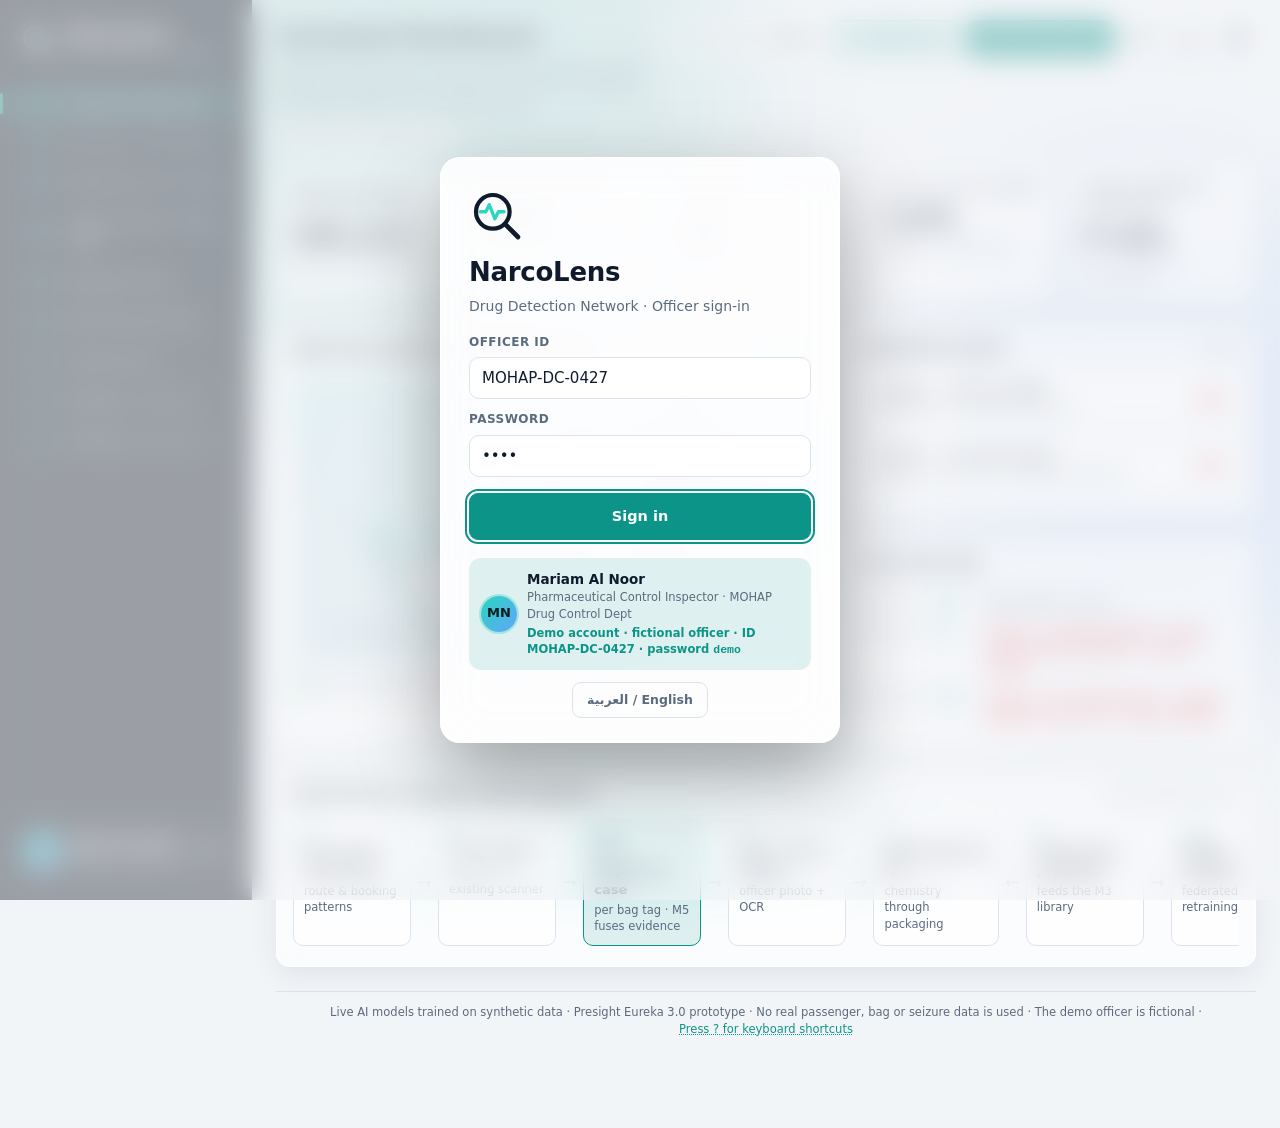
==== narcolens-prototype/index.html @ 88816937 "NarcoLens: Arabic/RTL switch, judge tour, shortcuts, alert cues - Arabic / English switch: whole int" ====
<!doctype html>
<html lang="en">
<head>
  <meta charset="utf-8">
  <meta name="viewport" content="width=device-width, initial-scale=1">
  <title>NarcoLens Prototype</title>
  <meta name="description" content="NarcoLens – AI software that turns UAE customs X-ray scanners and inspection desks into one connected drug-detection network. Concept prototype on simulated data.">
  <link rel="stylesheet" href="css/style.css">
</head>
<body>
  <div class="aurora" aria-hidden="true"><i></i><i></i><i></i></div>

  <div class="login" id="login" hidden>
    <form class="login-card" id="loginForm" autocomplete="off" novalidate>
      <svg class="logo login-logo" viewBox="0 0 40 40" aria-hidden="true">
        <circle class="draw" cx="17" cy="17" r="12" fill="none" stroke="currentColor" stroke-width="3"/>
        <path class="draw d2" d="M8 17h4l2.5-5 4 10 2.5-5h4" fill="none" stroke="#2dd4bf" stroke-width="2.4" stroke-linecap="round" stroke-linejoin="round"/>
        <path class="draw d3" d="M26 26l9 9" stroke="currentColor" stroke-width="3.4" stroke-linecap="round"/>
      </svg>
      <h1>NarcoLens</h1>
      <p class="login-sub">Drug Detection Network &middot; Officer sign-in</p>
      <label class="field">Officer ID<input id="loginId" value="MOHAP-DC-0427" spellcheck="false"></label>
      <label class="field">Password<input id="loginPw" type="password" value="demo"></label>
      <p class="login-err" id="loginErr" hidden>Incorrect officer ID or password. Use the demo account below.</p>
      <button class="btn primary block" type="submit" id="loginBtn">Sign in</button>
      <div class="demo-acct">
        <span class="avatar">MN</span>
        <div><b>Mariam Al Noor</b><small>Pharmaceutical Control Inspector &middot; MOHAP Drug Control Dept</small><small class="demo-note">Demo account &middot; fictional officer &middot; ID MOHAP-DC-0427 &middot; password <code>demo</code></small></div>
      </div>
    </form>
  </div>

  <div class="shell">
    <aside class="sidebar">
      <a class="brand" id="brandLink" href="#dashboard" aria-label="NarcoLens – go to Command Dashboard">
        <svg class="logo" viewBox="0 0 40 40" aria-hidden="true">
          <circle cx="17" cy="17" r="12" fill="none" stroke="currentColor" stroke-width="3"/>
          <path d="M8 17h4l2.5-5 4 10 2.5-5h4" fill="none" stroke="#2dd4bf" stroke-width="2.4" stroke-linecap="round" stroke-linejoin="round"/>
          <path d="M26 26l9 9" stroke="currentColor" stroke-width="3.4" stroke-linecap="round"/>
        </svg>
        <div>
          <b>NarcoLens</b>
          <small>AI drug-detection network</small>
        </div>
      </a>
      <nav id="nav" aria-label="Screens">
        <a href="#dashboard" data-screen="dashboard"><span class="num">01</span><span>Command Dashboard</span></a>
        <a href="#lane" data-screen="lane"><span class="num">M1</span><span>Live Lane &middot; X-ray Vision</span></a>
        <a href="#case" data-screen="case"><span class="num">M5</span><span>Inspection Case &middot; Fusion</span></a>
        <a href="#desk" data-screen="desk"><span class="num">M2</span><span>Inspection Desk &middot; Pills &amp; Labels</span></a>
        <a href="#hyper" data-screen="hyper"><span class="num">M3</span><span>Hyperspectral ID</span></a>
        <a href="#predict" data-screen="predict"><span class="num">M4</span><span>Novel-Drug Predictor</span></a>
        <a href="#learn" data-screen="learn"><span class="num">07</span><span>Learning Loop</span></a>
        <a href="#models" data-screen="models"><span class="num">AI</span><span>AI Models &middot; live test</span></a>
        <a href="#challenge" data-screen="challenge"><span class="num">VS</span><span>Challenge &middot; You vs AI</span></a>
      </nav>
      <div class="officer" id="officerChip">
        <span class="avatar">MN</span>
        <div class="officer-txt"><b id="offName">Mariam Al Noor</b><small id="offRole">MOHAP &middot; DXB T3 Desk 2</small></div>
        <button class="sign-out" id="signOut" type="button" title="Sign out" aria-label="Sign out"><svg viewBox="0 0 24 24" width="16" height="16" aria-hidden="true" fill="none" stroke="currentColor" stroke-width="2" stroke-linecap="round" stroke-linejoin="round"><path d="M9 21H5a2 2 0 0 1-2-2V5a2 2 0 0 1 2-2h4"/><path d="M16 17l5-5-5-5"/><path d="M21 12H9"/></svg></button>
      </div>
    </aside>

    <main>
      <header class="topbar">
        <div class="titles">
          <h1 id="screenTitle">Command Dashboard</h1>
          <p id="screenSub"></p>
          <div class="badges" id="badges"></div>
        </div>
        <div class="top-actions">
          <span class="clock" id="clock" title="Simulated local time at Dubai"></span>
          <span class="demo-chip" id="demoChip" hidden><b id="demoStep">Step 1 of 8</b><span id="demoTime">0:00</span><i><b id="demoBar"></b></i></span>
          <button class="btn primary" id="demoBtn" type="button">&#9654; Run full demo</button>
          <button class="btn ghost icon" id="themeBtn" type="button" aria-label="Toggle light / dark theme" title="Toggle theme"><svg viewBox="0 0 20 20" width="16" height="16" aria-hidden="true"><circle cx="10" cy="10" r="7.5" fill="none" stroke="currentColor" stroke-width="1.8"/><path d="M10 2.5a7.5 7.5 0 0 1 0 15z" fill="currentColor"/></svg></button>
        </div>
      </header>

      <!-- 01 DASHBOARD -->
      <section class="screen" id="screen-dashboard">
        <div class="kpis" id="kpis"></div>
        <div class="grid-2">
          <div class="card">
            <div class="card-h"><h3>UAE entry points running NarcoLens</h3><span class="muted small">Click a site to zoom in</span><span class="pill live">&#9679; Live</span></div>
            <div class="map-wrap"><svg id="map" class="map" viewBox="0 0 600 340" role="img" aria-label="Map of UAE entry points"></svg><div class="site-card" id="siteCard" hidden></div></div>
            <div class="legend"><span><i class="dot ok"></i>Bag / parcel cleared</span><span><i class="dot danger"></i>AI flag raised</span></div>
          </div>
          <div class="stack">
            <div class="card">
              <div class="card-h"><h3>Inspection queue</h3><span class="muted small" id="queueCount"></span></div>
              <ul class="queue" id="queue"></ul>
            </div>
            <div class="card">
              <div class="card-h"><h3>Live event log</h3></div>
              <ul class="log" id="log"></ul>
            </div>
          </div>
        </div>
        <div class="card">
          <div class="card-h"><h3>How the five modules work together</h3><span class="muted small">Click a step to open it</span></div>
          <div class="flow" id="flow">
            <button class="flow-step" data-go="case"><b>M5</b><span>Pre-arrival risk score</span><small>route &amp; booking patterns</small></button>
            <span class="flow-arrow">&rarr;</span>
            <button class="flow-step" data-go="lane"><b>M1</b><span>X-ray vision</span><small>edge AI on existing scanner</small></button>
            <span class="flow-arrow">&rarr;</span>
            <button class="flow-step hub" data-go="case"><b>CASE</b><span>One inspection case</span><small>per bag tag &middot; M5 fuses evidence</small></button>
            <span class="flow-arrow">&rarr;</span>
            <button class="flow-step" data-go="desk"><b>M2</b><span>Pills, vials &amp; labels</span><small>officer photo + OCR</small></button>
            <span class="flow-arrow">&rarr;</span>
            <button class="flow-step" data-go="hyper"><b>M3</b><span>Hyperspectral ID</span><small>chemistry through packaging</small></button>
            <span class="flow-arrow">&larr;</span>
            <button class="flow-step" data-go="predict"><b>M4</b><span>Novel-drug predictor</span><small>feeds the M3 library</small></button>
            <span class="flow-arrow">&rarr;</span>
            <button class="flow-step" data-go="learn"><b>LOOP</b><span>Officer + lab confirm</span><small>federated retraining</small></button>
          </div>
        </div>
      </section>

      <!-- M1 LANE -->
      <section class="screen" id="screen-lane" hidden>
        <div class="mode-tabs" id="laneModes" role="tablist">
          <button type="button" data-mode="belt" class="active">Belt &middot; demo bags</button>
          <button type="button" data-mode="build">Build your own bag</button>
          <button type="button" data-mode="upload">Upload a scan</button>
        </div>
        <div class="bag-strip" id="bagStrip" aria-label="Bags on the belt"></div>
        <div class="builder card" id="builder" hidden>
          <div class="palette" id="palClutter"><span class="pal-lbl">Add everyday items</span></div>
          <div class="palette" id="palHide"><span class="pal-lbl">Hide drugs</span></div>
          <div class="row">
            <button class="btn" id="bRandom" type="button">Randomise bag</button>
            <button class="btn" id="bClear" type="button">Empty bag</button>
            <span class="muted small">Drag items to move them. The AI only sees pixels &ndash; never item names.</span>
          </div>
        </div>
        <div class="upload card" id="uploadBox" hidden>
          <label class="btn primary">Choose an image&hellip;<input type="file" id="uploadInput" accept="image/*" hidden></label>
          <span class="muted small">Experimental: the model was trained on synthetic dual-energy scans, so real X-ray photos are outside its training data. Results are shown as-is.</span>
        </div>
        <div class="grid-lane">
          <div class="card">
            <div class="card-h">
              <h3>X-ray &middot; <span id="laneTag">select a bag</span></h3>
              <span class="switches"><label class="switch"><input type="checkbox" id="overlayToggle" checked> AI heatmap</label><label class="switch" id="truthWrap"><input type="checkbox" id="truthToggle"> Ground truth</label></span>
            </div>
            <div class="xray-wrap">
              <canvas id="xray" width="760" height="440" aria-label="Simulated dual-energy X-ray image"></canvas>
              <div class="xray-legend"><span><i class="sw o"></i>Organic</span><span><i class="sw m"></i>Mixed</span><span><i class="sw b"></i>Metal</span></div>
            </div>
            <div class="row">
              <button class="btn primary" id="scanNext" type="button">Scan next bag</button>
              <button class="btn" id="laneAuto" type="button">Auto belt: off</button>
              <button class="btn primary" id="bScan" type="button" hidden>Scan with AI</button>
              <span class="muted small">M1 model inference in this browser: <b id="latency">&ndash;</b></span>
            </div>
          </div>
          <div class="card" id="laneResult"></div>
        </div>
      </section>

      <!-- M5 CASE -->
      <section class="screen" id="screen-case" hidden>
        <div class="card case-head" id="caseHead"></div>
        <div class="grid-2">
          <div class="card">
            <div class="card-h"><h3>Evidence timeline</h3><span class="muted small">every module writes to the same case</span></div>
            <ol class="timeline" id="timeline"></ol>
          </div>
          <div class="card">
            <div class="card-h"><h3>M5 fusion score</h3><span class="muted small">explainable</span></div>
            <div id="fusion"></div>
            <div class="actions-row" id="caseActions"></div>
            <p class="fair">&#9878; Risk factors use bag, route, booking-timing and sensor evidence only. Nationality, ethnicity, religion and gender are never model inputs. The officer makes every decision; the lab result is the legal proof.</p>
          </div>
        </div>
      </section>

      <!-- M2 DESK -->
      <section class="screen" id="screen-desk" hidden>
        <div class="pick" id="samplePick"></div>
        <div class="grid-lane">
          <div class="card">
            <div class="card-h"><h3>Officer photo</h3><span class="muted small">Tablet camera &middot; Inspection desk 2</span></div>
            <div class="photo" id="deskPhoto"></div>
            <div class="row">
              <button class="btn primary" id="deskAnalyse" type="button">Analyse photo</button>
              <button class="btn" id="deskAttach" type="button" disabled>Attach to case</button>
            </div>
          </div>
          <div class="card" id="deskResult"></div>
        </div>
        <div class="grid-2">
          <div class="card">
            <div class="card-h"><h3>Tablets in this photo &rarr; M2 imprint model</h3><span class="badge live">Live model</span></div>
            <div class="crops" id="crops"><p class="muted small">Press <b>Analyse photo</b> to classify every tablet crop.</p></div>
          </div>
          <div class="card">
            <div class="card-h"><h3>Imprint pad &middot; test the model yourself</h3><span class="badge live">Live model</span></div>
            <div class="pad-wrap">
              <canvas id="pad" width="240" height="240" aria-label="Draw a tablet imprint"></canvas>
              <div class="pad-side">
                <p class="muted small">Draw an imprint on the tablet with your mouse or finger &ndash; e.g. two crescents <b>( )</b>, a line, or a letter.</p>
                <div id="padResult"></div>
                <div class="row">
                  <button class="btn" id="padClear" type="button">Clear</button>
                  <button class="btn" id="padRandom" type="button">Random example</button>
                  <label class="btn">Upload close-up<input type="file" id="padUpload" accept="image/*" hidden></label>
                </div>
              </div>
            </div>
          </div>
        </div>
      </section>

      <!-- M3 HYPER -->
      <section class="screen" id="screen-hyper" hidden>
        <div class="pick" id="hyperPick"></div>
        <div class="grid-lane">
          <div class="card">
            <div class="card-h"><h3>Hyperspectral image &middot; false colour</h3><label class="switch"><input type="checkbox" id="hyperMap" checked> AI substance map</label></div>
            <div class="hyper-wrap">
              <canvas id="hyperCanvas" class="pix" width="480" height="320" aria-label="Simulated hyperspectral image"></canvas>
            </div>
            <div class="row">
              <button class="btn primary" id="hyperScan" type="button">Auto-scan</button>
              <button class="btn" id="hyperAttach" type="button" disabled>Attach to case</button>
              <span class="muted small">Tip: click any pixel to see its spectrum</span>
            </div>
          </div>
          <div class="card">
            <div class="card-h"><h3>Spectrum vs. drug library</h3><span class="muted small" id="pxInfo">no pixel selected</span></div>
            <canvas id="specCanvas" width="560" height="240" aria-label="Spectrum chart"></canvas>
            <div class="spec-legend"><span><i class="ln px"></i>Selected pixel</span><span><i class="ln ref"></i>Best library match</span></div>
            <div id="hyperResult"></div>
          </div>
        </div>
      </section>

      <!-- M4 PREDICT -->
      <section class="screen" id="screen-predict" hidden>
        <div class="kpis three" id="predKpis"></div>
        <div class="card">
          <div class="card-h">
            <h3>Predicted synthetic-drug variants</h3>
            <div class="card-actions">
              <span class="info-anchor">
                <button class="info-btn" type="button" data-info="m4Info" aria-haspopup="dialog" aria-expanded="false" aria-controls="m4Info">
                  <svg viewBox="0 0 24 24" width="16" height="16" aria-hidden="true" fill="none" stroke="currentColor" stroke-width="2" stroke-linecap="round"><circle cx="12" cy="12" r="9.5"/><path d="M12 11v6"/><circle cx="12" cy="7.6" r="0.6" fill="currentColor"/></svg>
                  <span>How M4 works</span>
                </button>
                <div class="info-pop" id="m4Info" role="dialog" aria-label="How M4 works" tabindex="-1" hidden>
                  <div class="info-pop-h"><b>How M4 works</b><button class="info-x" type="button" aria-label="Close">&times;</button></div>
                  <ol class="steps plain">
                    <li><b>Watch the trend.</b> Seizure data, lab results and international early-warning feeds show which drug families are mutating.</li>
                    <li><b>Predict the fingerprint.</b> A graph neural network predicts the spectrum a new variant would produce, from its family's known chemistry.</li>
                    <li><b>Validate.</b> Forensic chemists approve each prediction against reference samples.</li>
                    <li><b>Push to M3.</b> Every hyperspectral camera in the network can now recognise the variant &ndash; before its first seizure.</li>
                  </ol>
                </div>
              </span>
              <button class="btn primary" id="predRun" type="button">Run prediction cycle</button>
            </div>
          </div>
          <div class="table-wrap"><table class="tbl" id="predTable"></table></div>
          <p class="muted small">Chemical structures are withheld in this interface. Predictions are used only to extend the detection library and are validated against lab reference samples before going live.</p>
        </div>
      </section>

      <!-- LEARNING LOOP -->
      <section class="screen" id="screen-learn" hidden>
        <div class="grid-2">
          <div class="card">
            <div class="card-h"><h3>Federated network</h3><span class="pill" id="modelVer"></span></div>
            <svg id="fedNet" class="fednet" viewBox="0 0 600 360" role="img" aria-label="Federated learning network"></svg>
            <div class="row">
              <button class="btn primary" id="learnGo" type="button">Lab confirms &rarr; retrain network</button>
              <span class="muted small" id="learnStatus"></span>
            </div>
          </div>
          <div class="stack">
            <div class="card" id="learnCase"></div>
            <div class="card">
              <h3>The loop</h3>
              <ol class="steps" id="learnSteps">
                <li>Officer confirms the seizure in the case</li>
                <li>Forensic lab confirms the substance (legal proof)</li>
                <li>Each site trains on its own confirmed cases &ndash; images never leave the site</li>
                <li>Only encrypted model updates go to the NarcoLens core</li>
                <li>New model version is pushed to every scanner and desk</li>
              </ol>
            </div>
            <div class="card"><h3>Model performance</h3><div id="learnMetrics"></div></div>
          </div>
        </div>
      </section>
      <!-- CHALLENGE -->
      <section class="screen" id="screen-challenge" hidden>
        <div class="grid-lane">
          <div class="card">
            <div class="card-h"><h3 id="chRound">Round 1 of 5</h3><span class="muted small" id="chHint">Click where you think drugs are hidden &ndash; or press &ldquo;Looks clean&rdquo;.</span></div>
            <div class="xray-wrap"><canvas id="chCanvas" width="760" height="440" aria-label="X-ray to inspect"></canvas></div>
            <div class="row">
              <button class="btn" id="chClean" type="button">Looks clean</button>
              <button class="btn primary" id="chNext" type="button" hidden>Next bag &rarr;</button>
              <button class="btn ghost" id="chRestart" type="button">Restart</button>
            </div>
          </div>
          <div class="card" id="chBoard"></div>
        </div>
      </section>

      <!-- AI MODELS -->
      <section class="screen" id="screen-models" hidden>
        <div class="grid-2 even">
          <div class="card" id="cardM1"></div>
          <div class="card" id="cardM2"></div>
        </div>
        <div class="card" id="cardOthers"></div>
      </section>
      <footer class="disclaimer">Live AI models trained on synthetic data &middot; Presight Eureka 3.0 prototype &middot; No real passenger, bag or seizure data is used &middot; The demo officer is fictional</footer>
    </main>
  </div>

  <div class="narration" id="narration" hidden aria-live="polite">
    <span class="step" id="narrStep"></span>
    <span id="narrText"></span>
  </div>

  <script src="js/data.js"></script>
  <script src="js/map_uae.js"></script>
  <script src="js/xray.js"></script>
  <script src="js/nn.js"></script>
  <script src="js/models/models.js"></script>
  <script src="js/pills.js"></script>
  <script src="js/hyperspectral.js"></script>
  <script src="js/i18n.js"></script>
  <script src="js/app.js"></script>
  <script src="js/extras.js"></script>
</body>
</html>
---- narcolens-prototype/css/style.css ----
/* NarcoLens prototype – styles */
:root {
  --bg: #f2f5f8;
  --panel: #ffffff;
  --panel-2: #f6f8fa;
  --text: #0f1b2d;
  --muted: #5b6b7f;
  --border: #dde3ea;
  --accent: #0d9488;
  --accent-2: #0f766e;
  --accent-soft: rgba(13, 148, 136, .12);
  --danger: #dc2626;
  --danger-soft: rgba(220, 38, 38, .12);
  --warn: #d97706;
  --warn-soft: rgba(217, 119, 6, .14);
  --ok: #16a34a;
  --ok-soft: rgba(22, 163, 74, .12);
  --shadow: 0 1px 2px rgba(15, 27, 45, .06), 0 6px 18px rgba(15, 27, 45, .06);
  --map-land: #e3eaf0;
  --map-sea: #d3ecef;
  --map-line: #b9c7d4;
  --sidebar: #0b1726;
  --sidebar-text: #c3d1df;
  --chart-grid: #e5eaf0;
  color-scheme: light;
}

@media (prefers-color-scheme: dark) {
  :root:not([data-theme="light"]) {
    --bg: #0a111d;
    --panel: #111a29;
    --panel-2: #0d1522;
    --text: #e6edf5;
    --muted: #8fa1b6;
    --border: #1f2c3f;
    --accent: #2dd4bf;
    --accent-2: #14b8a6;
    --accent-soft: rgba(45, 212, 191, .14);
    --danger: #f87171;
    --danger-soft: rgba(248, 113, 113, .15);
    --warn: #fbbf24;
    --warn-soft: rgba(251, 191, 36, .14);
    --ok: #4ade80;
    --ok-soft: rgba(74, 222, 128, .13);
    --shadow: 0 1px 2px rgba(0, 0, 0, .3), 0 6px 18px rgba(0, 0, 0, .25);
    --map-land: #172334;
    --map-sea: #0d2430;
    --map-line: #2a3b52;
    --sidebar: #070d17;
    --chart-grid: #1d2a3c;
    color-scheme: dark;
  }
}

:root[data-theme="dark"] {
  --bg: #0a111d;
  --panel: #111a29;
  --panel-2: #0d1522;
  --text: #e6edf5;
  --muted: #8fa1b6;
  --border: #1f2c3f;
  --accent: #2dd4bf;
  --accent-2: #14b8a6;
  --accent-soft: rgba(45, 212, 191, .14);
  --danger: #f87171;
  --danger-soft: rgba(248, 113, 113, .15);
  --warn: #fbbf24;
  --warn-soft: rgba(251, 191, 36, .14);
  --ok: #4ade80;
  --ok-soft: rgba(74, 222, 128, .13);
  --shadow: 0 1px 2px rgba(0, 0, 0, .3), 0 6px 18px rgba(0, 0, 0, .25);
  --map-land: #172334;
  --map-sea: #0d2430;
  --map-line: #2a3b52;
  --sidebar: #070d17;
  --chart-grid: #1d2a3c;
  color-scheme: dark;
}

* { box-sizing: border-box; }
html, body { margin: 0; }
body {
  background: var(--bg);
  color: var(--text);
  font: 14px/1.45 "Segoe UI", system-ui, -apple-system, Roboto, "Helvetica Neue", Arial, sans-serif;
  -webkit-font-smoothing: antialiased;
}
h1, h2, h3 { margin: 0; letter-spacing: -.01em; }
h3 { font-size: 15px; }
button { font: inherit; }
.muted { color: var(--muted); }
.small { font-size: 12px; }
[hidden] { display: none !important; }


/* ---------- shell ---------- */
.shell { display: grid; grid-template-columns: 252px minmax(0, 1fr); min-height: 100vh; }
.sidebar {
  background: var(--sidebar);
  color: var(--sidebar-text);
  padding: 20px 14px;
  display: flex;
  flex-direction: column;
  gap: 22px;
  position: sticky;
  top: 0;
  height: 100vh;
  overflow-y: auto;
}
.brand { display: flex; align-items: center; gap: 10px; color: #fff; padding: 0 6px; }
.brand .logo { width: 36px; height: 36px; color: #fff; flex: none; }
.brand b { display: block; font-size: 18px; letter-spacing: -.01em; }
.brand small { display: block; color: var(--sidebar-text); font-size: 11.5px; }
#nav { display: flex; flex-direction: column; gap: 3px; }
#nav a {
  display: flex; align-items: center; gap: 10px;
  color: var(--sidebar-text);
  text-decoration: none;
  padding: 9px 10px;
  border-radius: 9px;
  font-size: 13px;
  transition: background .15s, color .15s;
}
#nav a:hover { background: rgba(255, 255, 255, .06); color: #fff; }
#nav a.active { background: rgba(45, 212, 191, .16); color: #fff; }
#nav .num {
  font: 700 10.5px/1 ui-monospace, SFMono-Regular, Menlo, Consolas, monospace;
  color: #2dd4bf;
  background: rgba(45, 212, 191, .12);
  border-radius: 6px;
  padding: 4px 5px;
  min-width: 30px;
  text-align: center;
}

main { padding: 20px 24px 90px; min-width: 0; }
.topbar { display: flex; justify-content: space-between; align-items: flex-start; gap: 16px; margin-bottom: 18px; }
.titles h1 { font-size: 22px; }
.titles p { margin: 4px 0 0; color: var(--muted); max-width: 760px; }
.top-actions { display: flex; align-items: center; gap: 8px; flex: none; }
.clock { font: 600 12px ui-monospace, SFMono-Regular, Menlo, Consolas, monospace; color: var(--muted); padding: 0 6px; }

.btn {
  border: 1px solid var(--border);
  background: var(--panel);
  color: var(--text);
  padding: 8px 14px;
  border-radius: 9px;
  cursor: pointer;
  font-weight: 600;
  font-size: 13px;
  transition: background .15s, border-color .15s, opacity .15s;
  white-space: nowrap;
}
.btn:hover:not(:disabled) { border-color: var(--accent); }
.btn:disabled { opacity: .45; cursor: not-allowed; }
.btn.primary { background: var(--accent); border-color: var(--accent); color: #fff; }
:root[data-theme="dark"] .btn.primary { color: #04201c; }
@media (prefers-color-scheme: dark) { :root:not([data-theme="light"]) .btn.primary { color: #04201c; } }
.btn.primary:hover:not(:disabled) { background: var(--accent-2); }
.btn.danger { background: var(--danger); border-color: var(--danger); color: #fff; }
.btn.ghost { background: transparent; }
.btn.icon { padding: 8px 11px; font-size: 16px; line-height: 1; }

.card {
  background: var(--panel);
  border: 1px solid var(--border);
  border-radius: 14px;
  padding: 16px;
  box-shadow: var(--shadow);
  min-width: 0;
}
.card-h { display: flex; justify-content: space-between; align-items: center; gap: 10px; margin-bottom: 12px; flex-wrap: wrap; }
.stack { display: flex; flex-direction: column; gap: 16px; min-width: 0; }
.grid-2 { display: grid; grid-template-columns: minmax(0, 1.35fr) minmax(0, 1fr); gap: 16px; margin-bottom: 16px; }
.grid-lane { display: grid; grid-template-columns: minmax(0, 1.55fr) minmax(0, 1fr); gap: 16px; margin-bottom: 16px; }
.screen > .card { margin-bottom: 16px; }
.row { display: flex; align-items: center; gap: 10px; flex-wrap: wrap; margin-top: 12px; }

.pill {
  display: inline-flex; align-items: center; gap: 5px;
  padding: 3px 9px;
  border-radius: 999px;
  font-size: 11.5px;
  font-weight: 700;
  background: var(--panel-2);
  border: 1px solid var(--border);
  color: var(--muted);
  white-space: nowrap;
}
.pill.live { color: var(--ok); background: var(--ok-soft); border-color: transparent; }
.pill.high { color: var(--danger); background: var(--danger-soft); border-color: transparent; }
.pill.mid { color: var(--warn); background: var(--warn-soft); border-color: transparent; }
.pill.low { color: var(--ok); background: var(--ok-soft); border-color: transparent; }
.pill.accent { color: var(--accent); background: var(--accent-soft); border-color: transparent; }

/* ---------- KPIs ---------- */
.kpis { display: grid; grid-template-columns: repeat(5, minmax(0, 1fr)); gap: 12px; margin-bottom: 16px; }
.kpis.three { grid-template-columns: repeat(3, minmax(0, 1fr)); }
.kpi { background: var(--panel); border: 1px solid var(--border); border-radius: 14px; padding: 14px; box-shadow: var(--shadow); }
.kpi .lbl { font-size: 11.5px; color: var(--muted); text-transform: uppercase; letter-spacing: .05em; font-weight: 600; }
.kpi .val { font-size: 26px; font-weight: 750; margin-top: 4px; font-variant-numeric: tabular-nums; }
.kpi .sub { font-size: 12px; color: var(--muted); }
.kpi .sub b { color: var(--ok); }

/* ---------- map ---------- */
.map, .fednet { width: 100%; height: auto; display: block; border-radius: 10px; background: var(--map-sea); }
.fednet { background: var(--panel-2); }
.map .land { fill: var(--map-land); stroke: var(--map-line); stroke-width: 1.5; }
.map .sea-lbl { fill: var(--muted); font-size: 12px; font-style: italic; opacity: .7; }
.map .site-lbl, .fednet .site-lbl { fill: var(--text); font-size: 11.5px; font-weight: 650; }
.map .site { fill: var(--accent); stroke: var(--panel); stroke-width: 2; }
.pulse { transform-box: fill-box; transform-origin: center; animation: pulse 1.8s ease-out forwards; fill: none; stroke-width: 2.5; }
.pulse.ok { stroke: var(--ok); }
.pulse.danger { stroke: var(--danger); }
@keyframes pulse { from { transform: scale(1); opacity: 1; } to { transform: scale(5); opacity: 0; } }
.legend { display: flex; gap: 16px; font-size: 12px; color: var(--muted); margin-top: 10px; flex-wrap: wrap; }
.dot { display: inline-block; width: 9px; height: 9px; border-radius: 50%; margin-right: 5px; vertical-align: -1px; }
.dot.ok { background: var(--ok); }
.dot.danger { background: var(--danger); }

/* ---------- queue + log ---------- */
.queue, .log { list-style: none; margin: 0; padding: 0; }
.queue li {
  display: flex; align-items: center; justify-content: space-between; gap: 10px;
  padding: 10px; border: 1px solid var(--border); border-radius: 10px; margin-bottom: 8px; cursor: pointer;
  transition: border-color .15s;
}
.queue li:hover { border-color: var(--accent); }
.queue .q-main { min-width: 0; }
.queue .q-main b { display: block; font-family: ui-monospace, SFMono-Regular, Menlo, Consolas, monospace; font-size: 12.5px; }
.queue .q-main span { display: block; font-size: 12px; color: var(--muted); white-space: nowrap; overflow: hidden; text-overflow: ellipsis; }
.queue .empty { cursor: default; color: var(--muted); justify-content: center; }
.log { max-height: 220px; overflow: auto; font-size: 12.5px; }
.log li { display: grid; grid-template-columns: 62px 44px 1fr; gap: 8px; padding: 6px 0; border-bottom: 1px dashed var(--border); }
.log time { font-family: ui-monospace, SFMono-Regular, Menlo, Consolas, monospace; color: var(--muted); font-size: 11.5px; }
.log .site-tag { font-weight: 700; font-size: 11px; color: var(--accent); }
.log .lvl-danger { color: var(--danger); font-weight: 600; }
.log .lvl-ok { color: var(--text); }
.log .lvl-info { color: var(--muted); }

/* ---------- flow ---------- */
.flow { display: flex; align-items: stretch; gap: 6px; overflow-x: auto; padding-bottom: 4px; }
.flow-step {
  flex: 1 0 118px;
  display: flex; flex-direction: column; gap: 2px; align-items: flex-start; text-align: left;
  background: var(--panel-2); color: var(--text);
  border: 1px solid var(--border); border-radius: 10px; padding: 10px; cursor: pointer;
}
.flow-step:hover { border-color: var(--accent); }
.flow-step b { font: 700 11px ui-monospace, SFMono-Regular, Menlo, Consolas, monospace; color: var(--accent); }
.flow-step span { font-weight: 650; font-size: 13px; }
.flow-step small { color: var(--muted); font-size: 11.5px; }
.flow-step.hub { background: var(--accent-soft); border-color: var(--accent); }
.flow-arrow { align-self: center; color: var(--muted); font-size: 18px; flex: none; }

/* ---------- lane ---------- */
.bag-strip { display: flex; gap: 8px; overflow-x: auto; padding: 2px 2px 12px; margin-bottom: 4px; }
.bag-chip {
  flex: none;
  border: 1px solid var(--border); background: var(--panel); color: var(--text);
  border-radius: 10px; padding: 8px 11px; cursor: pointer; text-align: left;
  font-size: 12px; min-width: 150px;
}
.bag-chip b { display: block; font-family: ui-monospace, SFMono-Regular, Menlo, Consolas, monospace; font-size: 12px; }
.bag-chip span { color: var(--muted); }
.bag-chip.active { border-color: var(--accent); box-shadow: 0 0 0 2px var(--accent-soft); }
.bag-chip.flagged b::after { content: " ⚑"; color: var(--danger); }
.bag-chip.cleared b::after { content: " ✓"; color: var(--ok); }
.xray-wrap { position: relative; border-radius: 10px; overflow: hidden; background: #1b1f24; }
.xray-wrap canvas { display: block; width: 100%; height: auto; }
.xray-legend {
  position: absolute; left: 10px; bottom: 10px; display: flex; gap: 10px;
  background: rgba(15, 20, 28, .72); color: #e5e7eb; font-size: 11px; padding: 5px 9px; border-radius: 7px;
}
.sw { display: inline-block; width: 10px; height: 10px; border-radius: 2px; margin-right: 4px; vertical-align: -1px; }
.sw.o { background: #e2802a; }
.sw.m { background: #5fb060; }
.sw.b { background: #2e56c4; }
.switch { display: inline-flex; align-items: center; gap: 6px; font-size: 12.5px; color: var(--muted); cursor: pointer; user-select: none; }
.switch input { accent-color: var(--accent); width: 15px; height: 15px; }

.score-big { display: flex; align-items: baseline; gap: 8px; }
.score-big .n { font-size: 46px; font-weight: 800; line-height: 1; font-variant-numeric: tabular-nums; }
.score-big .of { color: var(--muted); }
.meter { height: 10px; border-radius: 999px; background: var(--panel-2); border: 1px solid var(--border); overflow: hidden; margin: 10px 0 14px; }
.meter i { display: block; height: 100%; border-radius: 999px; transition: width .6s ease; }
.lvl-high { color: var(--danger); }
.lvl-mid { color: var(--warn); }
.lvl-low { color: var(--ok); }
.bg-high { background: var(--danger); }
.bg-mid { background: var(--warn); }
.bg-low { background: var(--ok); }
.result-h { display: flex; justify-content: space-between; align-items: center; gap: 8px; margin-bottom: 10px; flex-wrap: wrap; }
.kv { display: grid; grid-template-columns: 120px 1fr; gap: 6px 10px; font-size: 13px; margin: 10px 0; }
.kv dt { color: var(--muted); }
.kv dd { margin: 0; min-width: 0; }
.finding { border-left: 3px solid var(--danger); background: var(--danger-soft); padding: 8px 10px; border-radius: 0 8px 8px 0; margin: 8px 0; font-size: 13px; }
.finding.low { border-color: var(--warn); background: var(--warn-soft); }
.finding.none { border-color: var(--ok); background: var(--ok-soft); }
.decision { margin-top: 12px; padding: 10px 12px; border-radius: 10px; font-weight: 650; display: flex; justify-content: space-between; align-items: center; gap: 10px; flex-wrap: wrap; }
.decision.high { background: var(--danger-soft); color: var(--danger); }
.decision.mid { background: var(--warn-soft); color: var(--warn); }
.decision.low { background: var(--ok-soft); color: var(--ok); }
.placeholder { color: var(--muted); text-align: center; padding: 40px 10px; }
.spinner { display: inline-block; width: 14px; height: 14px; border: 2px solid var(--border); border-top-color: var(--accent); border-radius: 50%; animation: spin .7s linear infinite; vertical-align: -2px; margin-right: 6px; }
@keyframes spin { to { transform: rotate(360deg); } }

/* ---------- case ---------- */
.case-head { display: flex; justify-content: space-between; align-items: center; gap: 16px; flex-wrap: wrap; margin-bottom: 16px; }
.case-head .ids { display: flex; gap: 22px; flex-wrap: wrap; }
.case-head .ids div small { display: block; color: var(--muted); font-size: 11px; text-transform: uppercase; letter-spacing: .05em; font-weight: 600; }
.case-head .ids div b { font-size: 14px; }
.case-head select { font: inherit; padding: 7px 10px; border-radius: 9px; border: 1px solid var(--border); background: var(--panel-2); color: var(--text); max-width: 100%; }
.timeline { list-style: none; margin: 0; padding: 0 0 0 18px; position: relative; }
.timeline::before { content: ""; position: absolute; left: 5px; top: 6px; bottom: 6px; width: 2px; background: var(--border); }
.timeline li { position: relative; padding: 0 0 14px 12px; }
.timeline li::before { content: ""; position: absolute; left: -18px; top: 4px; width: 12px; height: 12px; border-radius: 50%; background: var(--panel); border: 3px solid var(--accent); }
.timeline li.danger::before { border-color: var(--danger); }
.timeline li.ok::before { border-color: var(--ok); }
.timeline li.new { animation: fadein .5s ease; }
@keyframes fadein { from { opacity: 0; transform: translateY(6px); } to { opacity: 1; transform: none; } }
.timeline .t-top { display: flex; gap: 8px; align-items: baseline; flex-wrap: wrap; }
.timeline .t-mod { font: 700 10.5px ui-monospace, SFMono-Regular, Menlo, Consolas, monospace; color: var(--accent); background: var(--accent-soft); padding: 2px 6px; border-radius: 5px; }
.timeline time { font: 11.5px ui-monospace, SFMono-Regular, Menlo, Consolas, monospace; color: var(--muted); }
.timeline .t-title { font-weight: 650; }
.timeline p { margin: 2px 0 0; color: var(--muted); font-size: 12.5px; }
.timeline .pending { opacity: .55; }
.timeline .pending::before { border-style: dashed; border-color: var(--muted); }
.bars { display: flex; flex-direction: column; gap: 10px; margin: 14px 0; }
.bar-row .bar-lbl { display: flex; justify-content: space-between; font-size: 12.5px; gap: 8px; }
.bar-row .bar-lbl small { color: var(--muted); }
.bar-row .track { height: 8px; background: var(--panel-2); border: 1px solid var(--border); border-radius: 999px; overflow: hidden; margin-top: 4px; }
.bar-row .track i { display: block; height: 100%; background: var(--accent); border-radius: 999px; transition: width .6s ease; }
.bar-row.pending .bar-lbl { color: var(--muted); }
.actions-row { display: flex; gap: 8px; flex-wrap: wrap; margin-top: 6px; }
.fair { font-size: 12px; color: var(--muted); border-top: 1px solid var(--border); padding-top: 10px; margin: 14px 0 0; }

/* ---------- desk + hyper ---------- */
.pick { display: flex; gap: 8px; flex-wrap: wrap; margin-bottom: 14px; }
.pick button {
  border: 1px solid var(--border); background: var(--panel); color: var(--text);
  border-radius: 10px; padding: 8px 12px; cursor: pointer; font-weight: 600; font-size: 13px;
}
.pick button.active { border-color: var(--accent); background: var(--accent-soft); }
.photo { border-radius: 10px; overflow: hidden; background: #2b2f36; }
.photo svg { display: block; width: 100%; height: auto; }
.photo .det { opacity: 0; transition: opacity .4s; }
.photo.analysed .det { opacity: 1; }
.det-list { list-style: none; margin: 8px 0; padding: 0; }
.det-list li { padding: 8px 0; border-bottom: 1px dashed var(--border); font-size: 13px; }
.det-list .conf { height: 6px; background: var(--panel-2); border-radius: 99px; overflow: hidden; margin-top: 5px; border: 1px solid var(--border); }
.det-list .conf i { display: block; height: 100%; background: var(--accent); }
.ocr { background: var(--panel-2); border: 1px solid var(--border); border-radius: 10px; padding: 10px; font-size: 13px; margin: 10px 0; }
.ocr div { display: flex; gap: 8px; padding: 3px 0; }
.ocr .lang { font: 700 10.5px ui-monospace, SFMono-Regular, Menlo, Consolas, monospace; color: var(--accent); min-width: 22px; padding-top: 2px; }
.ocr [dir="rtl"] { font-size: 14px; }
.registry { padding: 10px 12px; border-radius: 10px; font-size: 13px; font-weight: 600; margin: 8px 0; }
.registry.fail { background: var(--danger-soft); color: var(--danger); }
.registry.pass { background: var(--ok-soft); color: var(--ok); }
.hyper-wrap { border-radius: 10px; overflow: hidden; background: #000; }
canvas.pix { display: block; width: 100%; height: auto; image-rendering: pixelated; cursor: crosshair; }
#specCanvas { display: block; width: 100%; height: auto; }
.spec-legend { display: flex; gap: 14px; font-size: 12px; color: var(--muted); margin: 6px 0 10px; }
.ln { display: inline-block; width: 18px; height: 0; border-top: 2.5px solid var(--accent); margin-right: 5px; vertical-align: 3px; }
.ln.ref { border-top: 2.5px dashed var(--danger); }
.rank { list-style: none; padding: 0; margin: 8px 0; }
.rank li { display: grid; grid-template-columns: minmax(0, 1fr) 48px; gap: 8px; align-items: center; font-size: 12.5px; padding: 4px 0; }
.rank .track { grid-column: 1 / -1; height: 6px; background: var(--panel-2); border-radius: 99px; overflow: hidden; border: 1px solid var(--border); }
.rank .track i { display: block; height: 100%; }
.rank b { text-align: right; font-variant-numeric: tabular-nums; }

/* ---------- predict ---------- */
.table-wrap { overflow-x: auto; }
.tbl { width: 100%; border-collapse: collapse; font-size: 13px; min-width: 720px; }
.tbl th { text-align: left; font-size: 11.5px; color: var(--muted); text-transform: uppercase; letter-spacing: .04em; font-weight: 650; padding: 8px; border-bottom: 1px solid var(--border); }
.tbl td { padding: 10px 8px; border-bottom: 1px solid var(--border); vertical-align: middle; }
.tbl tr.new { animation: fadein .5s ease; }
.tbl code { font: 600 12px ui-monospace, SFMono-Regular, Menlo, Consolas, monospace; }
.spark { width: 120px; height: 34px; display: block; }
.steps { margin: 8px 0 0; padding-left: 0; list-style: none; counter-reset: s; }
.steps li { counter-increment: s; display: flex; gap: 10px; padding: 7px 0; font-size: 13px; color: var(--muted); transition: color .3s; }
.steps li::before { content: counter(s); flex: none; width: 22px; height: 22px; border-radius: 50%; display: grid; place-items: center; font-size: 11.5px; font-weight: 700; background: var(--panel-2); border: 1px solid var(--border); color: var(--muted); transition: all .3s; }
.steps li.done { color: var(--text); }
.steps li.done::before { background: var(--accent); border-color: var(--accent); color: #fff; content: "✓"; }
.steps li.active { color: var(--text); font-weight: 650; }
.steps li.active::before { border-color: var(--accent); color: var(--accent); }
.steps.plain li { color: var(--text); }
.metric { display: flex; justify-content: space-between; align-items: baseline; padding: 7px 0; border-bottom: 1px dashed var(--border); font-size: 13px; }
.metric b { font-variant-numeric: tabular-nums; }
.metric .delta { color: var(--ok); font-size: 12px; margin-left: 6px; font-weight: 700; }
.fednet .core { fill: var(--accent); }
.fednet .core-lbl { fill: #fff; font-weight: 800; font-size: 13px; }
.fednet .link { stroke: var(--map-line); stroke-width: 2; stroke-dasharray: 4 5; }
.fednet .node { fill: var(--panel); stroke: var(--accent); stroke-width: 2.5; }
.fednet .node.sync { fill: var(--accent-soft); }

/* ---------- narration ---------- */
.narration {
  position: fixed; left: 50%; bottom: 18px; transform: translateX(-50%);
  width: min(760px, calc(100% - 32px));
  background: #0b1726; color: #e6edf5;
  border: 1px solid #2dd4bf;
  border-radius: 14px; padding: 12px 16px;
  display: flex; gap: 12px; align-items: center;
  box-shadow: 0 10px 30px rgba(0, 0, 0, .35);
  z-index: 50; font-size: 14px;
}
.narration .step { flex: none; font: 700 11px ui-monospace, SFMono-Regular, Menlo, Consolas, monospace; background: #2dd4bf; color: #04201c; border-radius: 7px; padding: 4px 7px; }

/* ---------- responsive ---------- */
@media (max-width: 1200px) {
  .kpis { grid-template-columns: repeat(3, minmax(0, 1fr)); }
  .grid-2, .grid-lane { grid-template-columns: minmax(0, 1fr); }
}
@media (max-width: 900px) {
  .shell { grid-template-columns: minmax(0, 1fr); }
  .sidebar { position: sticky; top: 0; z-index: 20; height: auto; padding: 10px 12px; gap: 8px; }
  .brand small, .officer-txt { display: none; }
  .brand .logo { width: 28px; height: 28px; }
  #nav { flex-direction: row; overflow-x: auto; gap: 4px; padding-bottom: 2px; }
  #nav a { flex: none; padding: 7px 9px; font-size: 12px; }
  main { padding: 16px 16px 100px; }
  .topbar { flex-direction: column; }
  .titles h1 { font-size: 19px; }
  .kpis, .kpis.three { grid-template-columns: repeat(2, minmax(0, 1fr)); }
  .kv { grid-template-columns: 100px 1fr; }
}
@media (max-width: 420px) {
  .kpi .val { font-size: 22px; }
  .log li { grid-template-columns: 54px 38px 1fr; }
}

/* ---------- v2: live models ---------- */
.badges { display: flex; gap: 6px; flex-wrap: wrap; margin-top: 8px; }
.badge { display: inline-flex; align-items: center; gap: 5px; font: 700 10.5px/1 ui-monospace, SFMono-Regular, Menlo, Consolas, monospace; letter-spacing: .04em; text-transform: uppercase; padding: 5px 8px; border-radius: 999px; border: 1px solid transparent; white-space: nowrap; }
.badge::before { content: ""; width: 7px; height: 7px; border-radius: 50%; background: currentColor; }
.badge.live { color: var(--ok); background: var(--ok-soft); }
.badge.algo { color: var(--accent); background: var(--accent-soft); }
.badge.sim { color: var(--muted); background: var(--panel-2); border-color: var(--border); }
.badge.live::before { animation: blink 1.6s ease-in-out infinite; }
@keyframes blink { 50% { opacity: .3; } }
.mode-tabs { display: inline-flex; gap: 4px; background: var(--panel-2); border: 1px solid var(--border); border-radius: 11px; padding: 4px; margin-bottom: 12px; flex-wrap: wrap; }
.mode-tabs button { border: 0; background: transparent; color: var(--muted); font-weight: 650; font-size: 13px; padding: 7px 12px; border-radius: 8px; cursor: pointer; }
.mode-tabs button.active { background: var(--panel); color: var(--text); box-shadow: var(--shadow); }
.builder, .upload { margin-bottom: 16px; }
.upload { display: flex; align-items: center; gap: 12px; flex-wrap: wrap; }
.palette { display: flex; flex-wrap: wrap; gap: 6px; align-items: center; margin-bottom: 8px; }
.pal-lbl { font-size: 11.5px; font-weight: 700; color: var(--muted); text-transform: uppercase; letter-spacing: .05em; min-width: 150px; }
.palette button { border: 1px solid var(--border); background: var(--panel); color: var(--text); border-radius: 999px; padding: 5px 11px; font-size: 12.5px; cursor: pointer; }
.palette button:hover { border-color: var(--accent); }
.palette button.hide { border-color: var(--danger-soft); color: var(--danger); background: var(--danger-soft); }
.switches { display: inline-flex; gap: 14px; flex-wrap: wrap; }
#xray.building { cursor: grab; }
.truth { margin-top: 10px; padding: 9px 12px; border-radius: 10px; font-size: 13px; border: 1px dashed var(--border); }
.truth b.ok { color: var(--ok); }
.truth b.bad { color: var(--danger); }
.crops { display: grid; grid-template-columns: repeat(auto-fill, minmax(92px, 1fr)); gap: 8px; }
.crop { border: 1px solid var(--border); border-radius: 10px; padding: 6px; text-align: center; font-size: 11.5px; background: var(--panel-2); }
.crop canvas { width: 64px; height: 64px; border-radius: 8px; display: block; margin: 0 auto 4px; image-rendering: auto; }
.crop.risk { border-color: var(--danger); background: var(--danger-soft); }
.crop b { display: block; font-size: 12px; }
.pad-wrap { display: flex; gap: 16px; flex-wrap: wrap; align-items: flex-start; }
#pad { width: 240px; height: 240px; max-width: 100%; border-radius: 12px; touch-action: none; cursor: crosshair; border: 1px solid var(--border); background: #a99d8a; }
.pad-side { flex: 1 1 220px; min-width: 0; }
.prob-row { display: grid; grid-template-columns: minmax(0, 1fr) 44px; gap: 6px; font-size: 12.5px; align-items: center; margin: 5px 0; }
.prob-row .track { grid-column: 1 / -1; height: 6px; background: var(--panel-2); border: 1px solid var(--border); border-radius: 99px; overflow: hidden; }
.prob-row .track i { display: block; height: 100%; background: var(--accent); transition: width .3s; }
.prob-row.top span { font-weight: 700; }
.prob-row.top.risk .track i { background: var(--danger); }
.grid-2.even { grid-template-columns: minmax(0, 1fr) minmax(0, 1fr); }
.mc-grid { display: grid; grid-template-columns: repeat(2, minmax(0, 1fr)); gap: 8px; margin: 10px 0; }
.mc { background: var(--panel-2); border: 1px solid var(--border); border-radius: 10px; padding: 10px; }
.mc small { display: block; color: var(--muted); font-size: 11px; text-transform: uppercase; letter-spacing: .04em; font-weight: 650; }
.mc b { font-size: 20px; font-variant-numeric: tabular-nums; }
.mc b.live { color: var(--accent); }
.arch { font: 12px/1.5 ui-monospace, SFMono-Regular, Menlo, Consolas, monospace; background: var(--panel-2); border: 1px solid var(--border); border-radius: 10px; padding: 10px; overflow-x: auto; white-space: pre; }
.bench-thumbs { display: grid; grid-template-columns: repeat(auto-fill, minmax(70px, 1fr)); gap: 4px; margin-top: 10px; }
.bench-thumbs canvas { width: 100%; height: auto; border-radius: 4px; border: 2px solid transparent; }
.bench-thumbs canvas.tp, .bench-thumbs canvas.tn { border-color: var(--ok); }
.bench-thumbs canvas.fp, .bench-thumbs canvas.fn { border-color: var(--danger); }
.cm { border-collapse: collapse; font-size: 12px; margin-top: 8px; }
.cm td, .cm th { border: 1px solid var(--border); padding: 4px 7px; text-align: center; font-variant-numeric: tabular-nums; }
.cm th { color: var(--muted); font-weight: 650; }
.cm td.diag { background: var(--ok-soft); font-weight: 700; }
@media (max-width: 1200px) { .grid-2.even { grid-template-columns: minmax(0, 1fr); } }


/* ======================= v3: glass, motion, sign-in ======================= */
:root {
  --glass: rgba(255, 255, 255, .64);
  --glass-strong: rgba(255, 255, 255, .82);
  --glass-border: rgba(255, 255, 255, .75);
  --glass-edge: rgba(15, 27, 45, .08);
  --aurora-1: rgba(13, 148, 136, .20);
  --aurora-2: rgba(59, 130, 246, .16);
  --aurora-3: rgba(45, 212, 191, .14);
}
@media (prefers-color-scheme: dark) {
  :root:not([data-theme="light"]) {
    --glass: rgba(17, 26, 41, .58);
    --glass-strong: rgba(17, 26, 41, .82);
    --glass-border: rgba(255, 255, 255, .07);
    --glass-edge: rgba(0, 0, 0, .35);
    --aurora-1: rgba(45, 212, 191, .16);
    --aurora-2: rgba(59, 130, 246, .14);
    --aurora-3: rgba(13, 148, 136, .18);
  }
}
:root[data-theme="dark"] {
  --glass: rgba(17, 26, 41, .58);
  --glass-strong: rgba(17, 26, 41, .82);
  --glass-border: rgba(255, 255, 255, .07);
  --glass-edge: rgba(0, 0, 0, .35);
  --aurora-1: rgba(45, 212, 191, .16);
  --aurora-2: rgba(59, 130, 246, .14);
  --aurora-3: rgba(13, 148, 136, .18);
}

/* moving background */
.aurora { position: fixed; inset: 0; z-index: 0; overflow: hidden; pointer-events: none; }
.aurora i { position: absolute; border-radius: 50%; filter: blur(70px); animation: drift 26s ease-in-out infinite alternate; }
.aurora i:nth-child(1) { width: 46vw; height: 46vw; left: 12vw; top: -14vw; background: var(--aurora-1); }
.aurora i:nth-child(2) { width: 40vw; height: 40vw; right: -10vw; top: 20vh; background: var(--aurora-2); animation-duration: 32s; animation-delay: -8s; }
.aurora i:nth-child(3) { width: 36vw; height: 36vw; left: 30vw; bottom: -18vw; background: var(--aurora-3); animation-duration: 38s; animation-delay: -16s; }
@keyframes drift {
  0% { transform: translate(0, 0) scale(1); }
  50% { transform: translate(6vw, 4vh) scale(1.12); }
  100% { transform: translate(-5vw, -3vh) scale(.95); }
}
.shell { position: relative; z-index: 1; }

/* glass surfaces */
.card, .kpi, .mode-tabs {
  background: var(--glass);
  border: 1px solid var(--glass-border);
  box-shadow: 0 1px 0 rgba(255, 255, 255, .06) inset, 0 8px 28px var(--glass-edge);
  -webkit-backdrop-filter: blur(16px) saturate(140%);
  backdrop-filter: blur(16px) saturate(140%);
}
.sidebar {
  background: rgba(7, 14, 26, .82);
  -webkit-backdrop-filter: blur(18px) saturate(150%);
  backdrop-filter: blur(18px) saturate(150%);
  border-right: 1px solid rgba(255, 255, 255, .06);
}
.flow-step, .bag-chip, .pick button, .crop, .mc, .queue li { background: var(--glass); }
@supports not ((backdrop-filter: blur(1px)) or (-webkit-backdrop-filter: blur(1px))) {
  .card, .kpi, .mode-tabs { background: var(--panel); }
}

/* screen entry: fade + rise, staggered by --i */
.screen.enter > * { animation: rise .5s cubic-bezier(.2, .7, .2, 1) both; animation-delay: calc(var(--i, 0) * 70ms); }
@keyframes rise { from { opacity: 0; transform: translateY(10px); } to { opacity: 1; transform: none; } }
.topbar .titles { animation: rise .45s cubic-bezier(.2, .7, .2, 1) both; }

/* hover lift */
.kpi, .flow-step, .bag-chip, .queue li, .crop, .mc, .palette button, .pick button {
  transition: transform .2s ease, box-shadow .2s ease, border-color .2s ease;
}
.kpi:hover, .flow-step:hover, .bag-chip:hover, .queue li:hover, .crop:hover, .mc:hover { transform: translateY(-3px); box-shadow: 0 12px 30px var(--glass-edge); }
.palette button:hover, .pick button:hover { transform: translateY(-1px); }

/* button shine */
.btn.primary { position: relative; overflow: hidden; }
.btn.primary::after {
  content: ""; position: absolute; top: 0; left: -60%; width: 40%; height: 100%;
  background: linear-gradient(100deg, transparent, rgba(255, 255, 255, .35), transparent);
  transform: skewX(-18deg); transition: left .6s ease;
}
.btn.primary:hover:not(:disabled)::after { left: 130%; }
.btn { transition: background .15s, border-color .15s, opacity .15s, transform .15s; }
.btn:active:not(:disabled) { transform: scale(.97); }

/* nav indicator + clickable brand */
#nav a { position: relative; }
#nav a.active::before { content: ""; position: absolute; left: -14px; top: 22%; bottom: 22%; width: 3px; border-radius: 3px; background: #2dd4bf; box-shadow: 0 0 12px #2dd4bf; }
.brand { text-decoration: none; border-radius: 12px; padding: 6px; margin: -6px 0; transition: background .2s; }
.brand:hover { background: rgba(255, 255, 255, .06); }
.brand:hover .logo path:nth-of-type(1) { animation: pulseLine 1.2s ease-in-out; }
@keyframes pulseLine { 50% { opacity: .35; } }

/* officer chip (sidebar bottom) */
.officer { margin-top: auto; display: flex; align-items: center; gap: 10px; padding: 10px; border-radius: 12px; background: rgba(255, 255, 255, .05); border: 1px solid rgba(255, 255, 255, .07); }
.avatar { flex: none; width: 36px; height: 36px; border-radius: 50%; display: grid; place-items: center; font-weight: 800; font-size: 13px; color: #04201c; background: linear-gradient(135deg, #2dd4bf, #60a5fa); box-shadow: 0 0 0 2px rgba(45, 212, 191, .35); }
.officer-txt { min-width: 0; flex: 1; }
.officer-txt b { display: block; color: #fff; font-size: 12.5px; white-space: nowrap; overflow: hidden; text-overflow: ellipsis; }
.officer-txt small { display: block; color: var(--sidebar-text); font-size: 11px; white-space: nowrap; overflow: hidden; text-overflow: ellipsis; }
.sign-out { flex: none; border: 1px solid rgba(255, 255, 255, .12); background: transparent; color: var(--sidebar-text); width: 30px; height: 30px; border-radius: 8px; cursor: pointer; font-size: 14px; transition: background .2s, color .2s; }
.sign-out:hover { background: rgba(248, 113, 113, .18); color: #fecaca; }

/* footer disclaimer */
.disclaimer { margin: 24px 0 0; padding-top: 12px; border-top: 1px solid var(--border); font-size: 11.5px; color: var(--muted); text-align: center; }

/* sign-in screen */
body.locked { overflow: hidden; }
.login {
  position: fixed; inset: 0; z-index: 200; display: grid; place-items: center; padding: 16px;
  background: color-mix(in srgb, var(--bg) 55%, transparent);
  -webkit-backdrop-filter: blur(14px); backdrop-filter: blur(14px);
  transition: opacity .45s ease;
}
.login.leaving { opacity: 0; }
.login.leaving .login-card { transform: translateY(-14px) scale(.98); }
.login-card {
  width: min(400px, 100%); padding: 30px 28px 24px; border-radius: 20px; text-align: left;
  background: var(--glass-strong); border: 1px solid var(--glass-border);
  box-shadow: 0 30px 80px rgba(0, 0, 0, .35), 0 1px 0 rgba(255, 255, 255, .08) inset;
  -webkit-backdrop-filter: blur(22px) saturate(150%); backdrop-filter: blur(22px) saturate(150%);
  animation: cardIn .7s cubic-bezier(.2, .8, .2, 1) both; transition: transform .45s ease;
}
@keyframes cardIn { from { opacity: 0; transform: translateY(24px) scale(.97); } to { opacity: 1; transform: none; } }
.login-card.shake { animation: shake .4s ease; }
@keyframes shake { 20%, 60% { transform: translateX(-8px); } 40%, 80% { transform: translateX(8px); } }
.login-logo { width: 56px; height: 56px; color: var(--text); display: block; margin-bottom: 10px; }
.login-logo .draw { stroke-dasharray: 90; stroke-dashoffset: 90; animation: draw 1.1s ease forwards; }
.login-logo .d2 { animation-delay: .35s; }
.login-logo .d3 { animation-delay: .7s; }
@keyframes draw { to { stroke-dashoffset: 0; } }
.login-card h1 { font-size: 26px; }
.login-sub { color: var(--muted); margin: 4px 0 18px; }
.field { display: block; font-size: 12px; font-weight: 650; color: var(--muted); margin-bottom: 12px; text-transform: uppercase; letter-spacing: .04em; }
.field input {
  display: block; width: 100%; margin-top: 6px; padding: 11px 12px; border-radius: 10px;
  border: 1px solid var(--border); background: var(--panel); color: var(--text);
  font: 500 15px/1.2 "Segoe UI", system-ui, sans-serif; text-transform: none; letter-spacing: 0;
  transition: border-color .2s, box-shadow .2s;
}
.field input:focus { outline: none; border-color: var(--accent); box-shadow: 0 0 0 3px var(--accent-soft); }
.btn.block { width: 100%; padding: 12px; font-size: 14.5px; margin-top: 4px; }
.login-err { color: var(--danger); font-size: 13px; margin: 0 0 10px; }
.demo-acct { display: flex; gap: 10px; align-items: center; margin-top: 18px; padding: 12px; border-radius: 12px; background: var(--accent-soft); }
.demo-acct b { display: block; font-size: 13.5px; }
.demo-acct small { display: block; color: var(--muted); font-size: 11.5px; }
.demo-acct .demo-note { color: var(--accent); font-weight: 600; margin-top: 2px; }
.demo-acct code { font: 600 11.5px ui-monospace, SFMono-Regular, Menlo, Consolas, monospace; }

@media (max-width: 900px) {
  .officer { margin-top: 0; padding: 4px; background: transparent; border: 0; position: absolute; right: 10px; top: 8px; }
  .officer .avatar { width: 30px; height: 30px; font-size: 11.5px; }
  .sidebar { position: sticky; }
  .brand { margin-right: 90px; }
  #nav a.active::before { display: none; }
}

@media (prefers-reduced-motion: reduce) {
  *, *::before, *::after { animation: none !important; transition: none !important; }
  .login-logo .draw { stroke-dashoffset: 0; }
}

.btn:focus-visible, .sign-out:focus-visible, .brand:focus-visible { outline: 2px solid var(--accent); outline-offset: 2px; }


/* ======================= v4: map, demo chip, dropdown, profile ======================= */
.clock { padding: 6px 10px; border-radius: 999px; background: var(--glass); border: 1px solid var(--glass-border); font-family: inherit; font-weight: 500; }
.clock b { font: 700 12.5px ui-monospace, SFMono-Regular, Menlo, Consolas, monospace; color: var(--text); margin-left: 4px; }
.demo-chip { display: inline-grid; grid-template-columns: auto auto; gap: 2px 10px; align-items: center; padding: 6px 12px; border-radius: 12px; background: var(--accent-soft); border: 1px solid var(--accent); font-size: 12px; min-width: 150px; }
.demo-chip b { color: var(--accent); }
.demo-chip #demoTime { font: 700 12px ui-monospace, SFMono-Regular, Menlo, Consolas, monospace; text-align: right; }
.demo-chip i { grid-column: 1 / -1; height: 4px; border-radius: 4px; background: var(--border); overflow: hidden; display: block; }
.demo-chip i b { display: block; height: 100%; width: 0; background: var(--accent); transition: width .4s ease; }

/* glass dropdown */
.case-switch { display: inline-flex; align-items: center; gap: 8px; }
.select-glass { position: relative; display: inline-block; }
.select-glass::after { content: ""; position: absolute; right: 12px; top: 50%; width: 7px; height: 7px; border-right: 2px solid var(--muted); border-bottom: 2px solid var(--muted); transform: translateY(-70%) rotate(45deg); pointer-events: none; }
.case-head .select-glass select {
  -webkit-appearance: none; appearance: none; cursor: pointer;
  padding: 9px 36px 9px 12px; border-radius: 11px; font: 600 13px/1.2 "Segoe UI", system-ui, sans-serif;
  color: var(--text); background: var(--glass); border: 1px solid var(--glass-border);
  box-shadow: 0 1px 0 rgba(255, 255, 255, .06) inset, 0 6px 18px var(--glass-edge);
  -webkit-backdrop-filter: blur(14px) saturate(140%); backdrop-filter: blur(14px) saturate(140%);
  transition: border-color .2s, box-shadow .2s;
}
.case-head .select-glass select:hover { border-color: var(--accent); }
.case-head .select-glass select:focus { outline: none; border-color: var(--accent); box-shadow: 0 0 0 3px var(--accent-soft); }
.select-glass option { background: var(--panel); color: var(--text); }

/* map */
.map-wrap { position: relative; border-radius: 10px; overflow: hidden; }
.map { background: var(--map-sea); }
.map .sea { fill: var(--map-sea); }
.map .nb { fill: var(--map-land); opacity: .55; stroke: var(--map-line); stroke-width: .6; vector-effect: non-scaling-stroke; }
.map .land.uae { fill: var(--map-land); stroke: var(--accent); stroke-width: 1.4; vector-effect: non-scaling-stroke; filter: drop-shadow(0 2px 6px rgba(13, 148, 136, .25)); }
.map .cty-lbl { fill: var(--muted); font-weight: 700; letter-spacing: .12em; opacity: .55; }
.map .uae-lbl { opacity: .8; fill: var(--accent); }
.map .site-g { cursor: pointer; outline: none; }
.map .site-hit { fill: transparent; }
.map .site-ring { fill: none; stroke: var(--accent); stroke-width: 1.5; opacity: 0; vector-effect: non-scaling-stroke; transition: opacity .2s; }
.map .site-g:hover .site-ring, .map .site-g:focus .site-ring, .map .site-g.sel .site-ring { opacity: 1; }
.map .site-g.sel .site { fill: var(--danger); }
.map .site-g.sel .site-lbl { fill: var(--accent); }
.map .site { vector-effect: non-scaling-stroke; }
.map .site-lbl { paint-order: stroke; stroke: var(--map-sea); stroke-width: 3px; stroke-linejoin: round; }
.pulse { vector-effect: non-scaling-stroke; }
.site-card {
  position: absolute; right: 10px; top: 10px; width: min(290px, calc(100% - 20px)); padding: 12px 14px; border-radius: 14px;
  background: var(--glass-strong); border: 1px solid var(--glass-border); box-shadow: 0 16px 40px var(--glass-edge);
  -webkit-backdrop-filter: blur(18px) saturate(150%); backdrop-filter: blur(18px) saturate(150%); font-size: 12.5px;
}
.site-card.pop { animation: rise .35s cubic-bezier(.2, .7, .2, 1) both; }
.site-card .sc-h { display: flex; justify-content: space-between; align-items: center; }
.site-card .sc-h b { font-size: 15px; }
.site-card > small { color: var(--muted); display: block; margin-top: 2px; }
.sc-x { border: 0; background: transparent; color: var(--muted); font-size: 20px; cursor: pointer; line-height: 1; }
.sc-stats { display: grid; grid-template-columns: repeat(3, 1fr); gap: 6px; margin: 10px 0 8px; }
.sc-stats div { background: var(--panel-2); border: 1px solid var(--border); border-radius: 8px; padding: 6px; }
.sc-stats small { display: block; color: var(--muted); font-size: 10px; text-transform: uppercase; letter-spacing: .04em; }
.sc-stats b { font-size: 15px; font-variant-numeric: tabular-nums; }
.sc-ev { margin: 4px 0 8px; color: var(--muted); }
.sc-ev time { font: 600 11px ui-monospace, SFMono-Regular, Menlo, Consolas, monospace; color: var(--accent); }
.sc-open { display: flex; flex-direction: column; gap: 4px; margin-bottom: 4px; }
.sc-open button { display: flex; justify-content: space-between; align-items: center; gap: 6px; text-align: left; border: 1px solid var(--border); background: var(--panel-2); color: var(--text); border-radius: 8px; padding: 5px 8px; cursor: pointer; font: 600 11.5px ui-monospace, SFMono-Regular, Menlo, Consolas, monospace; }
.sc-open button:hover { border-color: var(--accent); }
.site-card .row { margin-top: 6px; }
.site-card .btn { padding: 7px 11px; font-size: 12.5px; }

/* forensic profile */
.profile { margin-top: 12px; border: 1px solid var(--border); border-radius: 10px; padding: 10px; background: var(--panel-2); }
.profile table { width: 100%; border-collapse: collapse; font-size: 12.5px; margin-top: 6px; }
.profile th { text-align: left; color: var(--muted); font-weight: 600; padding: 5px 6px 5px 0; white-space: nowrap; vertical-align: top; }
.profile td { padding: 5px 6px; vertical-align: top; }
.profile td:last-child { text-align: right; }
.profile tr + tr { border-top: 1px dashed var(--border); }
.swatch { display: inline-block; width: 12px; height: 12px; border-radius: 3px; border: 1px solid var(--border); vertical-align: -2px; margin-right: 6px; }
.profile .ref { margin-top: 8px; padding: 8px 10px; border-radius: 8px; font-weight: 600; font-size: 12.5px; background: var(--ok-soft); color: var(--ok); }
.profile .ref.hit { background: var(--danger-soft); color: var(--danger); }
@media (max-width: 600px) { .site-card { position: static; width: auto; margin-top: 8px; } .profile td:last-child { display: none; } }


/* ======================= v5: challenge, what-if ======================= */
#chCanvas { display: block; width: 100%; height: auto; }
#chCanvas.aim { cursor: crosshair; }
.vs { display: flex; align-items: center; justify-content: space-around; padding: 10px 0 14px; }
.vs div { text-align: center; }
.vs small { display: block; color: var(--muted); font-size: 11px; text-transform: uppercase; letter-spacing: .06em; font-weight: 700; }
.vs b { font-size: 48px; font-weight: 800; line-height: 1.1; font-variant-numeric: tabular-nums; }
.vs > span { color: var(--muted); font-weight: 700; }
.ch-list { list-style: none; padding: 0; margin: 0 0 10px; }
.ch-list li { display: flex; justify-content: space-between; gap: 8px; padding: 8px 10px; border: 1px solid var(--border); border-radius: 9px; margin-bottom: 6px; font-size: 13px; background: var(--glass); }
.ch-list li.todo { opacity: .55; }
.whatif { margin: 6px 0 12px; border: 1px solid var(--border); border-radius: 10px; padding: 8px 12px; background: var(--panel-2); }
.whatif summary { cursor: pointer; font-weight: 650; font-size: 13px; color: var(--accent); }
.wi-row { display: grid; grid-template-columns: minmax(0, 1fr) 140px 32px; gap: 10px; align-items: center; font-size: 12.5px; margin: 8px 0; }
.wi-row input { accent-color: var(--accent); width: 100%; }
.wi-row b { text-align: right; font-variant-numeric: tabular-nums; }
.wi-result { margin: 8px 0; font-size: 13.5px; }
.wi-result b { font-size: 20px; margin: 0 4px; }
@media (max-width: 600px) { .wi-row { grid-template-columns: 1fr 60px 28px; } }

/* ======================= v6: info button + popover ======================= */
.card-actions { display: flex; align-items: center; gap: 8px; flex-wrap: wrap; }
.info-anchor { position: relative; display: inline-flex; }
.info-btn {
  display: inline-flex; align-items: center; gap: 6px; cursor: pointer;
  padding: 7px 12px 7px 9px; border-radius: 999px; font: 600 12.5px/1 "Segoe UI", system-ui, sans-serif;
  color: var(--accent); background: var(--glass); border: 1px solid var(--glass-border);
  -webkit-backdrop-filter: blur(12px); backdrop-filter: blur(12px);
  transition: border-color .2s, background .2s, transform .15s;
}
.info-btn:hover, .info-btn[aria-expanded="true"] { border-color: var(--accent); background: var(--accent-soft); }
.info-btn:focus-visible, .info-x:focus-visible { outline: 2px solid var(--accent); outline-offset: 2px; }
.info-pop {
  position: absolute; right: 0; top: calc(100% + 10px); z-index: 40; width: min(380px, 80vw); padding: 14px 16px;
  border-radius: 14px; background: var(--glass-strong); border: 1px solid var(--glass-border); color: var(--text);
  box-shadow: 0 18px 50px var(--glass-edge), 0 1px 0 rgba(255, 255, 255, .06) inset;
  -webkit-backdrop-filter: blur(20px) saturate(150%); backdrop-filter: blur(20px) saturate(150%);
  animation: rise .3s cubic-bezier(.2, .7, .2, 1) both; text-align: left;
}
.info-pop::before { content: ""; position: absolute; top: -7px; right: 28px; width: 12px; height: 12px; transform: rotate(45deg); background: inherit; border-left: 1px solid var(--glass-border); border-top: 1px solid var(--glass-border); }
.info-pop:focus { outline: none; }
.info-pop-h { display: flex; justify-content: space-between; align-items: center; margin-bottom: 4px; }
.info-pop-h b { font-size: 14px; }
.info-x { border: 0; background: transparent; color: var(--muted); font-size: 20px; line-height: 1; cursor: pointer; border-radius: 6px; padding: 0 4px; }
.info-x:hover { color: var(--text); }
.info-pop .steps li { font-size: 13px; padding: 6px 0; }
@media (max-width: 600px) {
  .info-btn span { display: none; }
  .info-btn { padding: 7px; }
  .info-pop { position: fixed; left: 16px; right: 16px; top: auto; bottom: 16px; width: auto; }
  .info-pop::before { display: none; }
}
.info-pop { background: color-mix(in srgb, var(--panel) 94%, transparent); }
.info-pop .steps li { display: block; position: relative; padding: 6px 0 6px 32px; line-height: 1.45; }
.info-pop .steps li::before { position: absolute; left: 0; top: 6px; }


/* ======================= v7: alerts, tour, shortcuts, Arabic / RTL ======================= */
.xray-wrap.flash-flag { animation: flashFlag .9s ease; }
.xray-wrap.flash-ok { animation: flashOk .6s ease; }
@keyframes flashFlag { 0%, 100% { box-shadow: 0 0 0 0 rgba(239, 68, 68, 0); } 20%, 60% { box-shadow: 0 0 0 4px rgba(239, 68, 68, .85), 0 0 28px rgba(239, 68, 68, .55); } 40% { box-shadow: 0 0 0 2px rgba(239, 68, 68, .4); } }
@keyframes flashOk { 30% { box-shadow: 0 0 0 3px rgba(34, 197, 94, .6); } 100% { box-shadow: 0 0 0 0 rgba(34, 197, 94, 0); } }
#soundBtn .mute { display: none; }
#soundBtn.muted-snd .wave { display: none; }
#soundBtn.muted-snd .mute { display: inline; }
#soundBtn.muted-snd { color: var(--muted); }
.lang-btn { font: 700 14px/1 Tahoma, "Segoe UI", sans-serif; min-width: 38px; }
.tour-btn { display: inline-flex; align-items: center; gap: 6px; color: var(--accent); border-color: var(--accent); background: var(--accent-soft); }
.tour-btn.nudge { animation: nudge 1.6s ease-in-out 3; }
@keyframes nudge { 50% { box-shadow: 0 0 0 6px var(--accent-soft); transform: translateY(-1px); } }
.top-actions { flex-wrap: wrap; justify-content: flex-end; }
.lang-login { display: block; margin: 12px auto 0; font-size: 12.5px; color: var(--muted); }

.tour { position: fixed; inset: 0; z-index: 160; pointer-events: none; }
.tour-spot { position: fixed; border-radius: 14px; border: 2px solid var(--accent); box-shadow: 0 0 0 9999px rgba(5, 10, 20, .58), 0 0 24px rgba(45, 212, 191, .55); transition: all .35s cubic-bezier(.2, .7, .2, 1); pointer-events: none; }
.tour-card {
  position: fixed; width: min(360px, calc(100vw - 24px)); padding: 14px 16px; border-radius: 14px; pointer-events: auto;
  background: color-mix(in srgb, var(--panel) 95%, transparent); border: 1px solid var(--glass-border); color: var(--text);
  box-shadow: 0 20px 60px rgba(0, 0, 0, .4); -webkit-backdrop-filter: blur(18px); backdrop-filter: blur(18px);
}
.tour-card.pop { animation: rise .35s cubic-bezier(.2, .7, .2, 1) both; }
.tour-top { display: flex; justify-content: space-between; align-items: center; }
.tour-n { font: 700 11px ui-monospace, SFMono-Regular, Menlo, Consolas, monospace; color: var(--accent); background: var(--accent-soft); padding: 3px 7px; border-radius: 6px; }
.tour-card > b { display: block; font-size: 15.5px; margin: 8px 0 4px; }
.tour-card p { margin: 0 0 10px; color: var(--muted); font-size: 13.5px; line-height: 1.5; }
.tour-dots { display: flex; gap: 5px; }
.tour-dots i { width: 7px; height: 7px; border-radius: 50%; background: var(--border); }
.tour-dots i.on { background: var(--accent); width: 18px; border-radius: 4px; }

.kb-help { position: fixed; inset: 0; z-index: 170; display: grid; place-items: center; background: rgba(5, 10, 20, .5); padding: 16px; }
.kb-card { width: min(420px, 100%); padding: 16px 18px; border-radius: 16px; background: color-mix(in srgb, var(--panel) 96%, transparent); border: 1px solid var(--glass-border); box-shadow: 0 24px 70px rgba(0, 0, 0, .45); animation: rise .3s ease both; }
.kb-card:focus { outline: none; }
.kb-card table { width: 100%; border-collapse: collapse; margin-top: 8px; font-size: 13.5px; }
.kb-card td { padding: 7px 4px; border-top: 1px dashed var(--border); }
.kb-card td:first-child { width: 72px; }
kbd { display: inline-block; min-width: 24px; text-align: center; padding: 3px 7px; border-radius: 6px; border: 1px solid var(--border); border-bottom-width: 2px; background: var(--panel-2); font: 700 12px ui-monospace, SFMono-Regular, Menlo, Consolas, monospace; color: var(--text); }
.kb-link { border: 0; background: none; padding: 0; color: var(--accent); font: inherit; cursor: pointer; text-decoration: underline dotted; }

/* Arabic / right-to-left */
html[dir="rtl"] body { font-family: "Segoe UI", Tahoma, "Noto Sans Arabic", "Noto Naskh Arabic", "Geeza Pro", Arial, sans-serif; }
html[dir="rtl"] .map, html[dir="rtl"] .fednet, html[dir="rtl"] .xray-wrap, html[dir="rtl"] .hyper-wrap, html[dir="rtl"] .photo, html[dir="rtl"] #specCanvas,
html[dir="rtl"] .arch, html[dir="rtl"] code, html[dir="rtl"] .spark, html[dir="rtl"] #pad { direction: ltr; }
html[dir="rtl"] .sidebar { border-right: 0; border-left: 1px solid rgba(255, 255, 255, .06); }
html[dir="rtl"] #nav a.active::before { left: auto; right: -14px; }
html[dir="rtl"] .timeline { padding: 0 18px 0 0; }
html[dir="rtl"] .timeline::before { left: auto; right: 5px; }
html[dir="rtl"] .timeline li { padding: 0 12px 14px 0; }
html[dir="rtl"] .timeline li::before { left: auto; right: -18px; }
html[dir="rtl"] .finding { border-left: 0; border-right: 3px solid var(--danger); border-radius: 8px 0 0 8px; }
html[dir="rtl"] .finding.low { border-right-color: var(--warn); }
html[dir="rtl"] .finding.none { border-right-color: var(--ok); }
html[dir="rtl"] .site-card { right: auto; left: 10px; }
html[dir="rtl"] .info-pop { right: auto; left: 0; }
html[dir="rtl"] .info-pop::before { right: auto; left: 28px; }
html[dir="rtl"] .info-pop .steps li { padding: 6px 32px 6px 0; }
html[dir="rtl"] .info-pop .steps li::before { left: auto; right: 0; }
html[dir="rtl"] .xray-legend { left: auto; right: 10px; }
html[dir="rtl"] .select-glass::after { right: auto; left: 12px; }
html[dir="rtl"] .case-head .select-glass select { padding: 9px 12px 9px 36px; }
html[dir="rtl"] .tbl th, html[dir="rtl"] .profile th, html[dir="rtl"] .login-card, html[dir="rtl"] .sc-open button, html[dir="rtl"] .flow-step { text-align: right; }
html[dir="rtl"] .profile td:last-child { text-align: left; }
html[dir="rtl"] .demo-chip #demoTime { text-align: left; }
html[dir="rtl"] .flow-arrow, html[dir="rtl"] .sign-out svg { transform: scaleX(-1); display: inline-block; }
html[dir="rtl"] #loginId, html[dir="rtl"] #loginPw { direction: ltr; text-align: right; }
html[dir="rtl"] .field, html[dir="rtl"] .kpi .lbl, html[dir="rtl"] .mc small, html[dir="rtl"] .sc-stats small, html[dir="rtl"] .pal-lbl, html[dir="rtl"] .badge { letter-spacing: 0; text-transform: none; }
@media (max-width: 900px) {
  html[dir="rtl"] .officer { right: auto; left: 10px; }
  html[dir="rtl"] .brand { margin-right: 0; margin-left: 90px; }
}
@media (max-width: 1100px) { .tour-btn span { display: none; } }
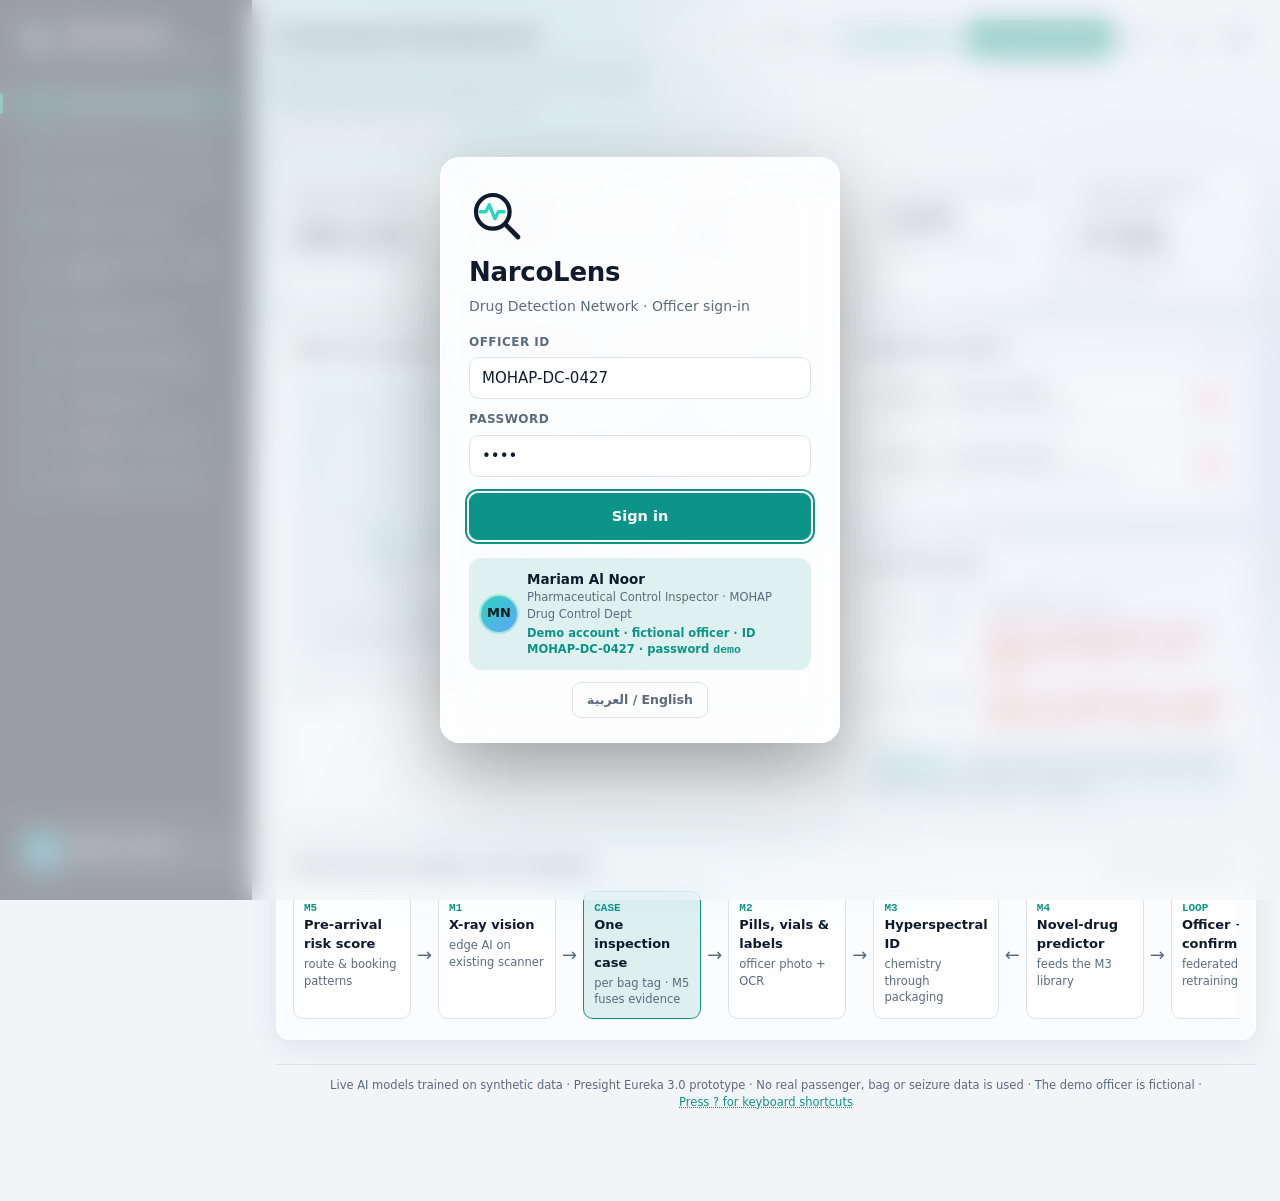
==== commit 132bbbf9: "NarcoLens: network analytics link graph; sharper pill thumbnails - New Network analytics screen: cas" ====
--- a/narcolens-prototype/index.html
+++ b/narcolens-prototype/index.html
@@ -47,6 +47,7 @@
         <a href="#dashboard" data-screen="dashboard"><span class="num">01</span><span>Command Dashboard</span></a>
         <a href="#lane" data-screen="lane"><span class="num">M1</span><span>Live Lane &middot; X-ray Vision</span></a>
         <a href="#case" data-screen="case"><span class="num">M5</span><span>Inspection Case &middot; Fusion</span></a>
+        <a href="#network" data-screen="network"><span class="num">NET</span><span>Network analytics</span></a>
         <a href="#desk" data-screen="desk"><span class="num">M2</span><span>Inspection Desk &middot; Pills &amp; Labels</span></a>
         <a href="#hyper" data-screen="hyper"><span class="num">M3</span><span>Hyperspectral ID</span></a>
         <a href="#predict" data-screen="predict"><span class="num">M4</span><span>Novel-Drug Predictor</span></a>
@@ -93,6 +94,7 @@
             <div class="card">
               <div class="card-h"><h3>Live event log</h3></div>
               <ul class="log" id="log"></ul>
+              <div id="netTip"></div>
             </div>
           </div>
         </div>
@@ -172,6 +174,20 @@
             <div class="actions-row" id="caseActions"></div>
             <p class="fair">&#9878; Risk factors use bag, route, booking-timing and sensor evidence only. Nationality, ethnicity, religion and gender are never model inputs. The officer makes every decision; the lab result is the legal proof.</p>
           </div>
+        </div>
+      </section>
+
+      <!-- NETWORK ANALYTICS -->
+      <section class="screen" id="screen-network" hidden data-noi18n>
+        <div class="kpis three" id="netKpis"></div>
+        <div class="grid-lane">
+          <div class="card net-card">
+            <div class="net-toolbar" id="netToolbar"></div>
+            <div class="net-wrap"><svg id="netSvg" viewBox="0 0 760 460" role="img" aria-label="Case link graph"></svg></div>
+            <div class="net-legend" id="netLegend"></div>
+            <div class="net-detail" id="netDetail"></div>
+          </div>
+          <div class="card" id="netInsights"></div>
         </div>
       </section>
 
@@ -334,6 +350,7 @@
   <script src="js/pills.js"></script>
   <script src="js/hyperspectral.js"></script>
   <script src="js/i18n.js"></script>
+  <script src="js/network.js"></script>
   <script src="js/app.js"></script>
   <script src="js/extras.js"></script>
 </body>
--- a/narcolens-prototype/css/style.css
+++ b/narcolens-prototype/css/style.css
@@ -455,9 +455,9 @@
 .truth { margin-top: 10px; padding: 9px 12px; border-radius: 10px; font-size: 13px; border: 1px dashed var(--border); }
 .truth b.ok { color: var(--ok); }
 .truth b.bad { color: var(--danger); }
-.crops { display: grid; grid-template-columns: repeat(auto-fill, minmax(92px, 1fr)); gap: 8px; }
+.crops { display: grid; grid-template-columns: repeat(auto-fill, minmax(104px, 1fr)); gap: 10px; }
 .crop { border: 1px solid var(--border); border-radius: 10px; padding: 6px; text-align: center; font-size: 11.5px; background: var(--panel-2); }
-.crop canvas { width: 64px; height: 64px; border-radius: 8px; display: block; margin: 0 auto 4px; image-rendering: auto; }
+.crop canvas { width: 80px; height: 80px; border-radius: 10px; display: block; margin: 0 auto 6px; image-rendering: auto; box-shadow: 0 2px 8px rgba(0, 0, 0, .25); }
 .crop.risk { border-color: var(--danger); background: var(--danger-soft); }
 .crop b { display: block; font-size: 12px; }
 .pad-wrap { display: flex; gap: 16px; flex-wrap: wrap; align-items: flex-start; }
@@ -858,3 +858,64 @@
   html[dir="rtl"] .brand { margin-right: 0; margin-left: 90px; }
 }
 @media (max-width: 1100px) { .tour-btn span { display: none; } }
+
+
+/* ======================= v8: network analytics ======================= */
+.net-toolbar { display: flex; flex-wrap: wrap; gap: 8px; align-items: center; margin-bottom: 10px; }
+.nt-lbl { font-size: 11.5px; font-weight: 700; color: var(--muted); text-transform: uppercase; letter-spacing: .05em; }
+.nt-chip { display: inline-flex; align-items: center; gap: 6px; font-size: 12.5px; padding: 5px 10px; border-radius: 999px; border: 1px solid var(--border); background: var(--glass); cursor: pointer; user-select: none; }
+.nt-chip input { position: absolute; opacity: 0; pointer-events: none; }
+.nt-chip i { width: 12px; height: 12px; border-radius: 3px; border: 2px solid var(--c, var(--accent)); }
+.nt-chip input:checked + i { background: var(--c, var(--accent)); }
+.nt-chip:has(input:focus-visible) { outline: 2px solid var(--accent); outline-offset: 2px; }
+.seg { display: inline-flex; border: 1px solid var(--border); border-radius: 999px; overflow: hidden; }
+.seg button { border: 0; background: transparent; color: var(--muted); font: 600 12px/1 inherit; padding: 6px 10px; cursor: pointer; }
+.seg button.on { background: var(--accent); color: #fff; }
+.net-wrap { border-radius: 12px; overflow: hidden; background: var(--panel-2); border: 1px solid var(--border); direction: ltr; }
+#netSvg { display: block; width: 100%; height: auto; touch-action: none; }
+#netSvg .ed { stroke-width: 1.6; opacity: .55; transition: opacity .2s; }
+#netSvg .ed-sender { stroke: #f59e0b; }
+#netSvg .ed-route { stroke: #60a5fa; }
+#netSvg .ed-method { stroke: #a78bfa; stroke-dasharray: 4 3; }
+#netSvg .nd { cursor: grab; transition: opacity .2s; outline: none; }
+#netSvg .nd .nd-shape { stroke: var(--panel); stroke-width: 2; }
+#netSvg .nd-live { fill: none; stroke: var(--accent); stroke-width: 2; stroke-dasharray: 3 3; animation: spin 6s linear infinite; transform-box: fill-box; transform-origin: center; }
+#netSvg .nd-lbl { font-size: 10.5px; font-weight: 650; fill: var(--text); paint-order: stroke; stroke: var(--panel-2); stroke-width: 3px; pointer-events: none; }
+#netSvg .nd-case .nd-lbl { font-size: 9.5px; font-weight: 500; fill: var(--muted); opacity: 0; }
+#netSvg .nd:hover .nd-lbl, #netSvg .nd.hl .nd-lbl { opacity: 1; }
+#netSvg.dim .nd:not(.hl) { opacity: .15; }
+#netSvg.dim .ed:not(.hl) { opacity: .06; }
+#netSvg .ed.hl { opacity: 1; stroke-width: 2.4; }
+#netSvg .nd.sel .nd-shape { stroke: var(--text); stroke-width: 3; }
+.net-legend { display: flex; flex-wrap: wrap; gap: 12px; font-size: 12px; color: var(--muted); margin: 10px 0 6px; }
+.lg { display: inline-block; width: 11px; height: 11px; margin-inline-end: 5px; vertical-align: -1px; }
+.lg-seized, .lg-flagged, .lg-cleared, .lg-live { border-radius: 50%; }
+.lg-seized { background: #ef4444; } .lg-flagged { background: #f59e0b; } .lg-cleared { background: #22c55e; }
+.lg-live { border: 2px dashed var(--accent); }
+.lg-sender { background: #f59e0b; border-radius: 3px; } .lg-route { background: #60a5fa; transform: rotate(45deg) scale(.85); }
+.lg-method { width: 0; height: 0; border-left: 6px solid transparent; border-right: 6px solid transparent; border-bottom: 11px solid #a78bfa; }
+.net-detail { min-height: 44px; }
+.nd-card { display: flex; flex-direction: column; gap: 4px; padding: 10px 12px; border-radius: 10px; background: var(--panel-2); border: 1px solid var(--border); }
+.nd-card b { font-size: 14px; }
+.nd-card .pill { align-self: flex-start; }
+.nd-card small { color: var(--muted); font-size: 12.5px; }
+.nd-card .btn { align-self: flex-start; margin-top: 4px; }
+.nd-cases { display: flex; flex-wrap: wrap; gap: 5px; margin-top: 4px; }
+.nd-cases button { cursor: pointer; border: 0; font-family: inherit; }
+.ins-list { list-style: none; margin: 0; padding: 0; display: flex; flex-direction: column; gap: 8px; }
+.ins { display: flex; gap: 10px; align-items: flex-start; width: 100%; text-align: start; padding: 10px 12px; border-radius: 11px; border: 1px solid var(--border); background: var(--glass); color: var(--text); cursor: pointer; font: inherit; transition: border-color .2s, transform .2s; }
+.ins:hover { border-color: var(--accent); transform: translateY(-1px); }
+.ins.on { border-color: var(--accent); background: var(--accent-soft); }
+.ins > i { flex: none; width: 10px; height: 10px; border-radius: 3px; margin-top: 5px; }
+.ins b { display: block; font-size: 13.5px; font-weight: 650; line-height: 1.35; }
+.ins small { display: block; color: var(--muted); font-size: 12px; margin-top: 3px; }
+.ins em { color: var(--accent); font-style: normal; font-weight: 600; }
+.net-note { font-size: 12px; color: var(--muted); border-top: 1px solid var(--border); padding-top: 10px; margin: 12px 0 0; }
+.link-chip { border: 1px solid var(--accent); background: var(--accent-soft); color: var(--accent); font: 600 12.5px/1.2 inherit; padding: 7px 12px; border-radius: 999px; cursor: pointer; }
+.link-chip:hover { background: var(--accent); color: #fff; }
+.net-tip { display: block; width: 100%; text-align: start; margin-top: 10px; padding: 9px 11px; border-radius: 10px; border: 1px dashed var(--accent); background: var(--accent-soft); color: var(--text); font: 600 12.5px/1.4 inherit; cursor: pointer; }
+.net-tip .badge { margin-inline-end: 6px; }
+
+#netSvg .ed, #netSvg .nd-shape, #netSvg .nd-live { vector-effect: non-scaling-stroke; }
+#netSvg .nd > :not(.nd-live) { transform: scale(var(--k, 1)); transform-box: view-box; transform-origin: 0 0; }
+#netSvg .nd-live { scale: var(--k, 1); }
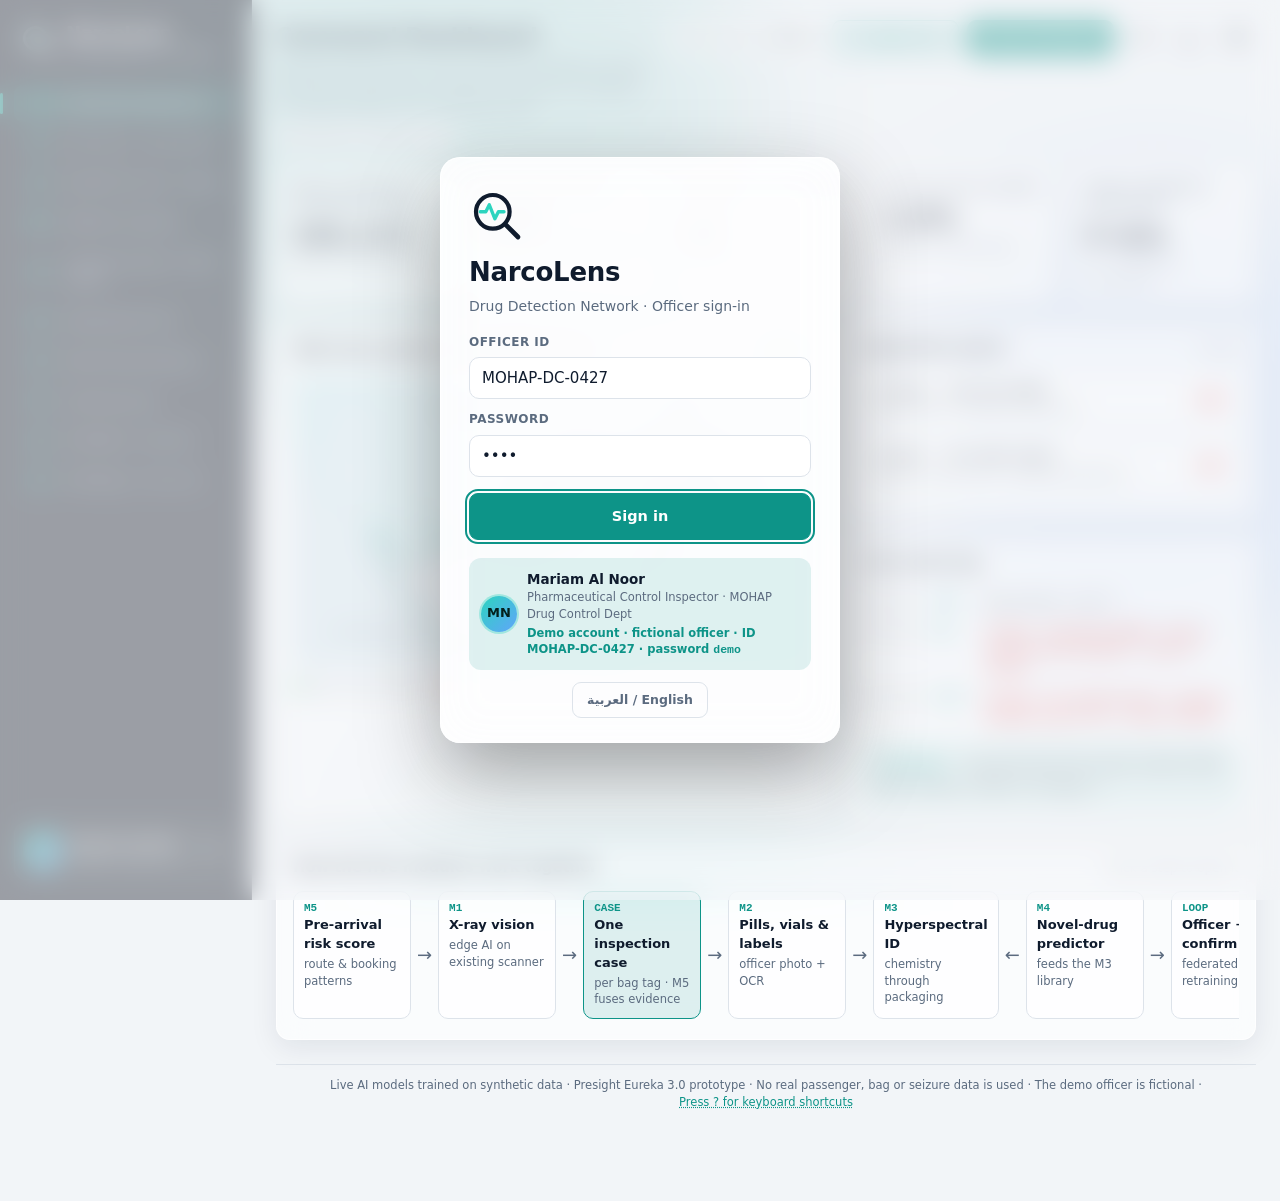
==== commit b9ca73b4: "Interactive federated-learning simulator; deck slide for interactive samples - Learning Loop rebuilt" ====
--- a/narcolens-prototype/index.html
+++ b/narcolens-prototype/index.html
@@ -283,29 +283,26 @@
       </section>
 
       <!-- LEARNING LOOP -->
-      <section class="screen" id="screen-learn" hidden>
-        <div class="grid-2">
-          <div class="card">
-            <div class="card-h"><h3>Federated network</h3><span class="pill" id="modelVer"></span></div>
+      <section class="screen" id="screen-learn" hidden data-noi18n>
+        <div class="kpis three" id="fedKpis"></div>
+        <div class="grid-lane">
+          <div class="card">
+            <div class="fed-controls">
+              <button class="btn primary" id="learnGo" type="button">&#9654; Run 1 round</button>
+              <button class="btn" id="fedAuto" type="button">Auto-run rounds</button>
+              <span id="fedPriv" class="fed-priv"></span>
+              <label class="nt-chip" style="--c:#ef4444"><input type="checkbox" id="fedPoison"><i></i><span id="fedPoisonLbl">Simulate a poisoned update</span></label>
+            </div>
+            <div class="fed-steps" id="fedSteps"></div>
             <svg id="fedNet" class="fednet" viewBox="0 0 600 360" role="img" aria-label="Federated learning network"></svg>
-            <div class="row">
-              <button class="btn primary" id="learnGo" type="button">Lab confirms &rarr; retrain network</button>
-              <span class="muted small" id="learnStatus"></span>
-            </div>
+            <p class="fed-status"><span id="learnStatus"></span></p>
+            <p class="fed-gain" id="fedGain"></p>
+            <div id="fedSite"></div>
           </div>
           <div class="stack">
             <div class="card" id="learnCase"></div>
-            <div class="card">
-              <h3>The loop</h3>
-              <ol class="steps" id="learnSteps">
-                <li>Officer confirms the seizure in the case</li>
-                <li>Forensic lab confirms the substance (legal proof)</li>
-                <li>Each site trains on its own confirmed cases &ndash; images never leave the site</li>
-                <li>Only encrypted model updates go to the NarcoLens core</li>
-                <li>New model version is pushed to every scanner and desk</li>
-              </ol>
-            </div>
-            <div class="card"><h3>Model performance</h3><div id="learnMetrics"></div></div>
+            <div class="card"><div class="card-h"><h3 id="fedChartH">Recall per round</h3></div><div id="fedChart"></div></div>
+            <div class="card"><div class="card-h"><h3 id="fedLogH">Round log</h3></div><ol class="fed-log" id="fedLog"></ol></div>
           </div>
         </div>
       </section>
@@ -352,6 +349,7 @@
   <script src="js/i18n.js"></script>
   <script src="js/network.js"></script>
   <script src="js/app.js"></script>
+  <script src="js/federated.js"></script>
   <script src="js/extras.js"></script>
 </body>
 </html>
--- a/narcolens-prototype/css/style.css
+++ b/narcolens-prototype/css/style.css
@@ -919,3 +919,45 @@
 #netSvg .ed, #netSvg .nd-shape, #netSvg .nd-live { vector-effect: non-scaling-stroke; }
 #netSvg .nd > :not(.nd-live) { transform: scale(var(--k, 1)); transform-box: view-box; transform-origin: 0 0; }
 #netSvg .nd-live { scale: var(--k, 1); }
+
+
+/* ======================= v9: interactive federated network ======================= */
+.fed-controls { display: flex; flex-wrap: wrap; gap: 8px; align-items: center; margin-bottom: 10px; }
+.fed-priv { display: inline-flex; align-items: center; gap: 6px; }
+#fedAuto.on { border-color: var(--accent); color: var(--accent); background: var(--accent-soft); }
+.fed-steps { display: flex; flex-wrap: wrap; gap: 4px; align-items: center; font-size: 11.5px; margin-bottom: 8px; }
+.fed-steps .fs { padding: 4px 8px; border-radius: 999px; border: 1px solid var(--border); color: var(--muted); background: var(--glass); transition: all .25s; }
+.fed-steps .fs.on { border-color: var(--accent); color: var(--accent); background: var(--accent-soft); font-weight: 700; }
+.fed-steps .fs.done { color: var(--text); }
+.fed-steps i { color: var(--muted); font-style: normal; }
+.fednet .fnode, .fednet .fcore { cursor: pointer; outline: none; }
+.fednet .fn-ring { fill: none; stroke: var(--accent); stroke-width: 2; opacity: 0; transition: opacity .2s; }
+.fednet .fnode:hover .fn-ring, .fednet .fnode:focus .fn-ring, .fednet .fnode.sel .fn-ring { opacity: 1; }
+.fednet .fn-ver { font: 700 11px ui-monospace, SFMono-Regular, Menlo, Consolas, monospace; fill: var(--accent); pointer-events: none; }
+.fednet .fnode.off .node { stroke: var(--muted); stroke-dasharray: 4 3; fill: var(--panel-2); }
+.fednet .fnode.off .fn-ver, .fednet .fnode.off .site-lbl { fill: var(--muted); }
+.fednet .link.off { opacity: .25; }
+.fednet .fnode.stale:not(.off) .node { stroke: var(--warn); }
+.fednet .fnode.stale .fn-ver { fill: var(--warn); }
+.fednet .fnode.ready .node { fill: var(--ok-soft); stroke: var(--ok); }
+.fednet .fnode.train .node { animation: trainPulse .5s ease-in-out infinite alternate; transform-box: fill-box; transform-origin: center; }
+@keyframes trainPulse { to { transform: scale(1.18); fill: var(--accent-soft); } }
+.fednet .fnode.poisoned .node { stroke: var(--danger); stroke-width: 4; fill: var(--danger-soft); }
+.fednet .fcore.agg .core { animation: trainPulse .35s ease-in-out infinite alternate; transform-box: fill-box; transform-origin: center; }
+.fednet .fcore.sel .core { stroke: #fff; stroke-width: 3; }
+.fednet .core-lbl.sm { font-size: 10.5px; font-weight: 600; }
+.fednet .pk { font: 700 9px system-ui, sans-serif; fill: #111; pointer-events: none; }
+.fed-status { margin: 6px 0 2px; font-size: 13px; font-weight: 600; min-height: 18px; }
+.fed-gain { margin: 0 0 10px; font-size: 12.5px; color: var(--muted); }
+.fed-gain b { color: var(--ok); }
+#fedSite .nd-card .row { margin-top: 6px; }
+.fchart { width: 100%; height: auto; display: block; }
+.fchart .cg { stroke: var(--chart-grid); stroke-width: 1; }
+.fchart .ct { font-size: 9px; fill: var(--muted); }
+.fchart .cl { fill: none; stroke: var(--accent); stroke-width: 2.2; }
+.fchart .cd { fill: var(--accent); stroke: var(--panel); stroke-width: 1.5; }
+.fchart .cd.rej { fill: var(--danger); }
+.fed-log { list-style: none; margin: 0; padding: 0; font-size: 12.5px; max-height: 230px; overflow: auto; }
+.fed-log li { display: grid; grid-template-columns: 44px 1fr; gap: 8px; padding: 6px 0; border-bottom: 1px dashed var(--border); }
+.fed-log time { font: 11.5px ui-monospace, SFMono-Regular, Menlo, Consolas, monospace; color: var(--muted); }
+.fed-log li.bad span { color: var(--danger); font-weight: 600; }
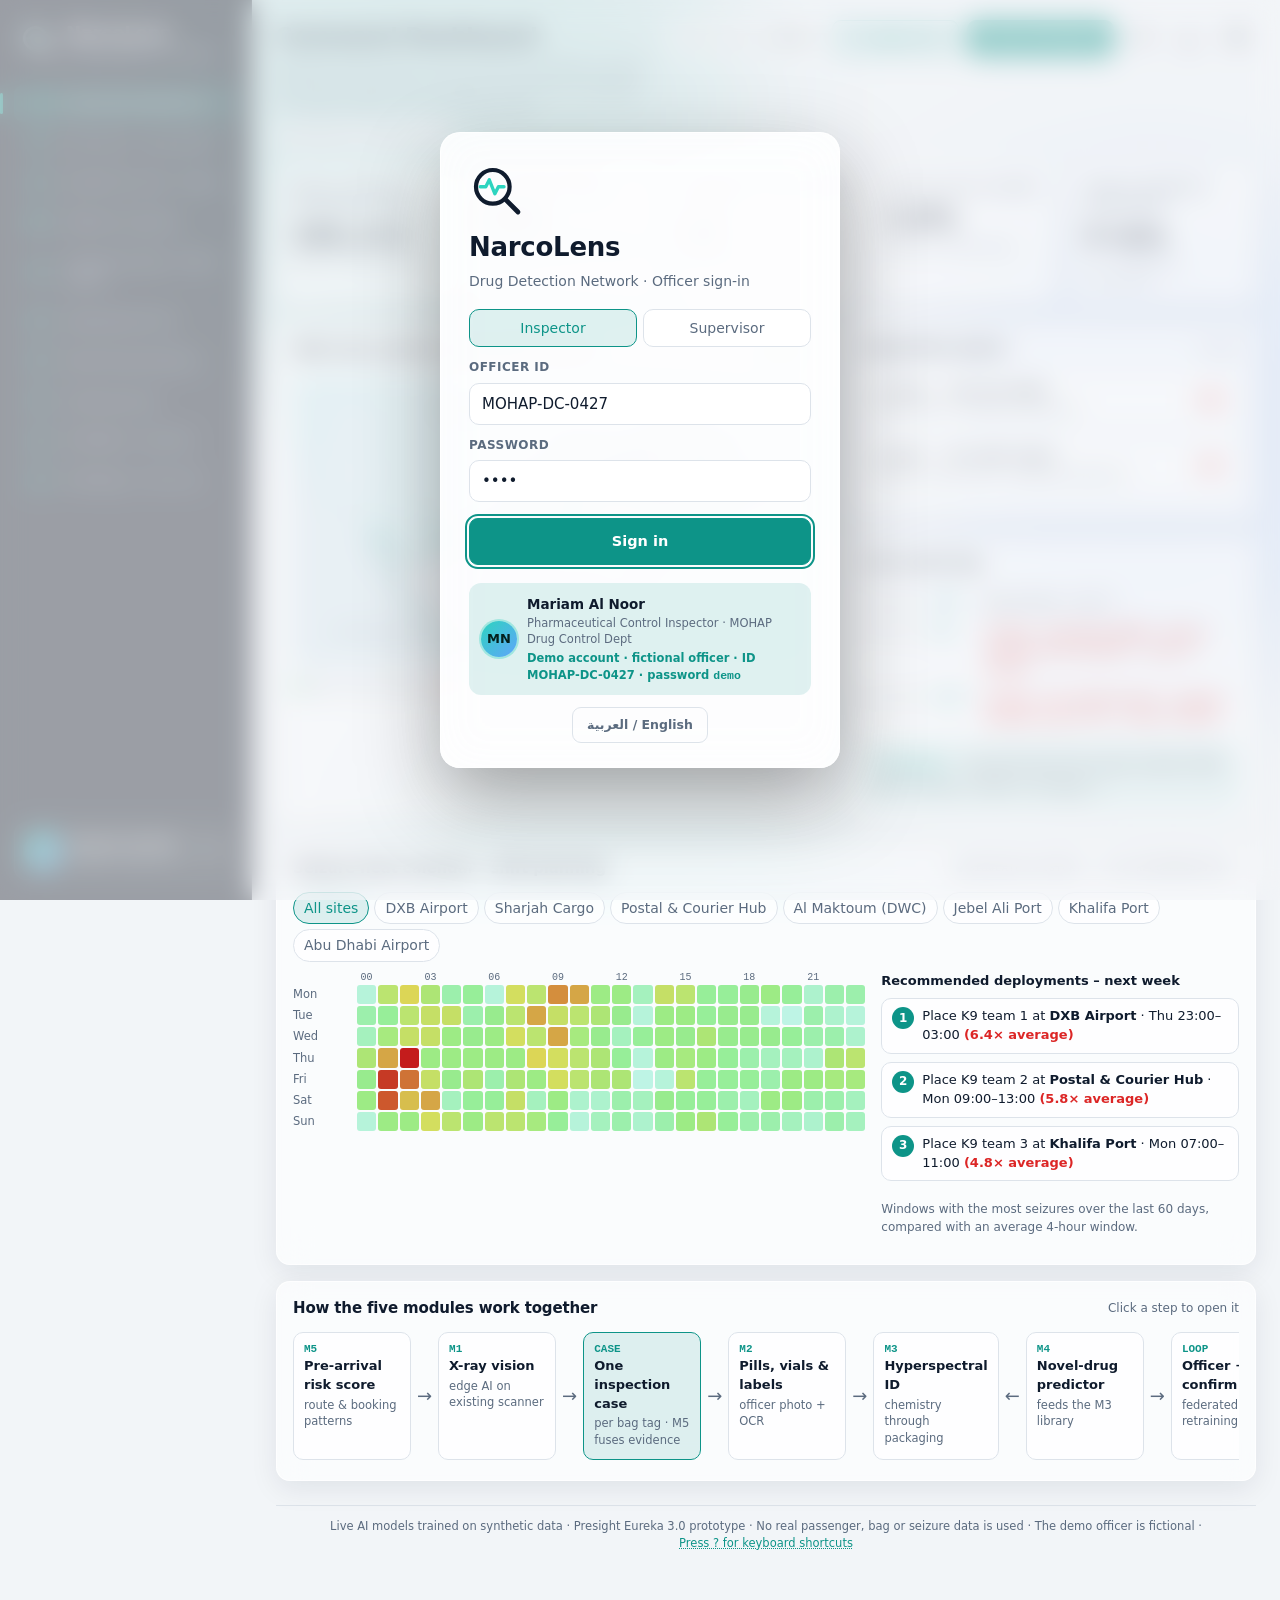
==== commit 07733bf4: "NarcoLens add-ons: evidence pack, case assistant, supervisor role, heat calendar - Evidence pack: co" ====
--- a/narcolens-prototype/index.html
+++ b/narcolens-prototype/index.html
@@ -19,11 +19,12 @@
       </svg>
       <h1>NarcoLens</h1>
       <p class="login-sub">Drug Detection Network &middot; Officer sign-in</p>
+      <div class="role-pick" role="group" aria-label="Demo account"><button type="button" data-role="officer" class="on">Inspector</button><button type="button" data-role="supervisor">Supervisor</button></div>
       <label class="field">Officer ID<input id="loginId" value="MOHAP-DC-0427" spellcheck="false"></label>
       <label class="field">Password<input id="loginPw" type="password" value="demo"></label>
       <p class="login-err" id="loginErr" hidden>Incorrect officer ID or password. Use the demo account below.</p>
       <button class="btn primary block" type="submit" id="loginBtn">Sign in</button>
-      <div class="demo-acct">
+      <div class="demo-acct" id="demoAcct">
         <span class="avatar">MN</span>
         <div><b>Mariam Al Noor</b><small>Pharmaceutical Control Inspector &middot; MOHAP Drug Control Dept</small><small class="demo-note">Demo account &middot; fictional officer &middot; ID MOHAP-DC-0427 &middot; password <code>demo</code></small></div>
       </div>
@@ -47,6 +48,7 @@
         <a href="#dashboard" data-screen="dashboard"><span class="num">01</span><span>Command Dashboard</span></a>
         <a href="#lane" data-screen="lane"><span class="num">M1</span><span>Live Lane &middot; X-ray Vision</span></a>
         <a href="#case" data-screen="case"><span class="num">M5</span><span>Inspection Case &middot; Fusion</span></a>
+        <a href="#review" data-screen="review" class="sup-only"><span class="num">SUP</span><span>Supervisor review</span></a>
         <a href="#network" data-screen="network"><span class="num">NET</span><span>Network analytics</span></a>
         <a href="#desk" data-screen="desk"><span class="num">M2</span><span>Inspection Desk &middot; Pills &amp; Labels</span></a>
         <a href="#hyper" data-screen="hyper"><span class="num">M3</span><span>Hyperspectral ID</span></a>
@@ -98,6 +100,7 @@
             </div>
           </div>
         </div>
+        <div class="card" id="heatCard" data-noi18n></div>
         <div class="card">
           <div class="card-h"><h3>How the five modules work together</h3><span class="muted small">Click a step to open it</span></div>
           <div class="flow" id="flow">
@@ -172,9 +175,24 @@
             <div class="card-h"><h3>M5 fusion score</h3><span class="muted small">explainable</span></div>
             <div id="fusion"></div>
             <div class="actions-row" id="caseActions"></div>
-            <p class="fair">&#9878; Risk factors use bag, route, booking-timing and sensor evidence only. Nationality, ethnicity, religion and gender are never model inputs. The officer makes every decision; the lab result is the legal proof.</p>
-          </div>
-        </div>
+            <p class="fair" id="fairNote">&#9878; Risk factors use bag, route, booking-timing and sensor evidence only. Nationality, ethnicity, religion and gender are never model inputs. The officer makes every decision; the lab result is the legal proof.</p>
+          </div>
+        </div>
+      </section>
+
+      <!-- SUPERVISOR REVIEW -->
+      <section class="screen" id="screen-review" hidden data-noi18n>
+        <div class="kpis three" id="supKpis"></div>
+        <div class="grid-2">
+          <div class="stack"><div class="card" id="supQueue"></div><div class="card" id="supOverrides"></div></div>
+          <div class="stack"><div class="card" id="supSites"></div><div class="card" id="supAudit"></div></div>
+        </div>
+      </section>
+
+      <!-- EVIDENCE PACK -->
+      <section class="screen" id="screen-report" hidden data-noi18n>
+        <div class="report-actions"><button class="btn primary" id="repPrint" type="button">&#128424; Print / Save as PDF</button><button class="btn" id="repBack" type="button">&larr; Back to case</button></div>
+        <article class="card report" id="report"></article>
       </section>
 
       <!-- NETWORK ANALYTICS -->
@@ -350,6 +368,7 @@
   <script src="js/network.js"></script>
   <script src="js/app.js"></script>
   <script src="js/federated.js"></script>
+  <script src="js/addons.js"></script>
   <script src="js/extras.js"></script>
 </body>
 </html>
--- a/narcolens-prototype/css/style.css
+++ b/narcolens-prototype/css/style.css
@@ -961,3 +961,101 @@
 .fed-log li { display: grid; grid-template-columns: 44px 1fr; gap: 8px; padding: 6px 0; border-bottom: 1px dashed var(--border); }
 .fed-log time { font: 11.5px ui-monospace, SFMono-Regular, Menlo, Consolas, monospace; color: var(--muted); }
 .fed-log li.bad span { color: var(--danger); font-weight: 600; }
+
+/* Map sites: yellow dot with a blue outer ring */
+.map .site { fill: #facc15; stroke: #1e3a8a; stroke-width: 1.2; }
+.map .site-ring { stroke: #3b82f6; stroke-width: 2; opacity: 1; }
+.map .site-g:hover .site-ring, .map .site-g:focus .site-ring { stroke-width: 3; }
+.map .site-g.sel .site { fill: #facc15; }
+.map .site-g.sel .site-ring { stroke: #60a5fa; stroke-width: 3.5; }
+
+/* ======================= v10: add-ons ======================= */
+body:not(.role-supervisor) .sup-only { display: none !important; }
+.role-pick { display: flex; gap: 6px; margin-bottom: 12px; }
+.role-pick button { flex: 1; border: 1px solid var(--border); background: var(--panel); color: var(--muted); border-radius: 10px; padding: 8px; font: 600 13px/1 inherit; cursor: pointer; }
+.role-pick button.on { border-color: var(--accent); color: var(--accent); background: var(--accent-soft); }
+/* supervisor */
+.sup-item { display: flex; justify-content: space-between; gap: 12px; align-items: center; flex-wrap: wrap; padding: 10px 0; border-bottom: 1px dashed var(--border); }
+.sup-item b { display: block; font: 600 13px ui-monospace, SFMono-Regular, Menlo, Consolas, monospace; }
+.sup-item small { color: var(--muted); font-size: 12.5px; }
+.sup-item .row { margin-top: 0; }
+.fed-log li.sup span { color: var(--accent); }
+/* assistant */
+.chat { display: flex; flex-direction: column; gap: 8px; max-height: 340px; overflow: auto; padding: 4px 2px 8px; }
+.msg { max-width: 86%; padding: 9px 12px; border-radius: 14px; font-size: 13.5px; line-height: 1.5; animation: rise .25s ease both; }
+.msg.ai { align-self: flex-start; background: var(--panel-2); border: 1px solid var(--border); border-start-start-radius: 4px; }
+.msg.me { align-self: flex-end; background: var(--accent); color: #fff; border-end-end-radius: 4px; }
+.msg ul { margin: 4px 0; padding-inline-start: 18px; }
+.msg .link-chip { margin-top: 6px; }
+.draft { white-space: pre-wrap; font: 12.5px/1.5 ui-monospace, SFMono-Regular, Menlo, Consolas, monospace; background: var(--panel); border: 1px solid var(--border); border-radius: 8px; padding: 10px; margin: 0 0 6px; }
+.dots { display: inline-flex; gap: 4px; }
+.dots i { width: 7px; height: 7px; border-radius: 50%; background: var(--muted); animation: blink 1s infinite; }
+.dots i:nth-child(2) { animation-delay: .2s; } .dots i:nth-child(3) { animation-delay: .4s; }
+.chips { display: flex; flex-wrap: wrap; gap: 6px; margin: 6px 0 10px; }
+.chip { border: 1px solid var(--accent); color: var(--accent); background: var(--accent-soft); border-radius: 999px; padding: 6px 11px; font: 600 12.5px/1 inherit; cursor: pointer; }
+.chip:hover { background: var(--accent); color: #fff; }
+.ask { display: flex; gap: 8px; }
+.ask input { flex: 1; min-width: 0; padding: 10px 12px; border-radius: 10px; border: 1px solid var(--border); background: var(--panel); color: var(--text); font: 14px inherit; }
+.ask input:focus { outline: none; border-color: var(--accent); box-shadow: 0 0 0 3px var(--accent-soft); }
+/* heat calendar */
+.hc-sites { display: flex; flex-wrap: wrap; gap: 5px; margin-bottom: 10px; }
+.hc-sites button { border: 1px solid var(--border); background: var(--glass); color: var(--muted); border-radius: 999px; padding: 5px 10px; font: 600 12px/1 inherit; cursor: pointer; }
+.hc-sites button.on { border-color: var(--accent); color: var(--accent); background: var(--accent-soft); }
+.hc-wrap { display: grid; grid-template-columns: minmax(0, 1.6fr) minmax(0, 1fr); gap: 16px; align-items: start; }
+.hc-grid { display: grid; grid-template-columns: 62px repeat(24, minmax(0, 1fr)); gap: 2px; direction: ltr; }
+.hc-h { font: 10px ui-monospace, SFMono-Regular, Menlo, Consolas, monospace; color: var(--muted); text-align: center; }
+.hc-d { font-size: 11.5px; color: var(--muted); align-self: center; }
+.hc-c { display: block; aspect-ratio: 1; border-radius: 3px; transition: transform .15s; }
+.hc-c:hover { transform: scale(1.35); outline: 1px solid var(--text); position: relative; z-index: 2; }
+.hc-recs { display: flex; flex-direction: column; gap: 8px; font-size: 13px; }
+.hc-rec { display: flex; gap: 8px; align-items: flex-start; padding: 8px 10px; border-radius: 10px; border: 1px solid var(--border); background: var(--glass); }
+.hc-rec em { color: var(--danger); font-style: normal; font-weight: 700; }
+.hc-n { flex: none; width: 22px; height: 22px; border-radius: 50%; display: grid; place-items: center; background: var(--accent); color: #fff; font-weight: 700; font-size: 12px; }
+@media (max-width: 1100px) { .hc-wrap { grid-template-columns: minmax(0, 1fr); } }
+/* evidence pack */
+.report-actions { display: flex; gap: 8px; margin-bottom: 12px; }
+.report { max-width: 900px; margin: 0 auto; }
+.report h2 { font-size: 16px; margin: 22px 0 8px; display: flex; gap: 8px; align-items: center; border-bottom: 1px solid var(--border); padding-bottom: 6px; }
+.report h2 span { width: 24px; height: 24px; border-radius: 50%; display: grid; place-items: center; background: var(--accent); color: #fff; font-size: 12px; }
+.rep-h { display: flex; justify-content: space-between; gap: 16px; align-items: flex-start; flex-wrap: wrap; border-bottom: 2px solid var(--accent); padding-bottom: 10px; }
+.rep-brand { font-size: 20px; font-weight: 800; }
+.rep-conf { font: 700 10.5px ui-monospace, SFMono-Regular, Menlo, Consolas, monospace; color: var(--danger); letter-spacing: .06em; margin-top: 4px; }
+.rep-id { text-align: end; } .rep-id b { display: block; font-size: 22px; font-family: ui-monospace, SFMono-Regular, Menlo, Consolas, monospace; } .rep-id small { color: var(--muted); font: 11px ui-monospace, SFMono-Regular, Menlo, Consolas, monospace; }
+.rep-kv { display: grid; grid-template-columns: 130px 1fr; gap: 4px 12px; font-size: 13px; margin: 12px 0 0; }
+.rep-kv dt { color: var(--muted); } .rep-kv dd { margin: 0; }
+.rep-sum { font-size: 14px; }
+#repXray { width: 100%; height: auto; border-radius: 8px; display: block; }
+.rep-cap { font-size: 12.5px; color: var(--muted); }
+.rep-tbl { width: 100%; border-collapse: collapse; font-size: 13px; }
+.rep-tbl td, .rep-tbl th { padding: 6px; border-bottom: 1px solid var(--border); text-align: start; vertical-align: top; }
+.rep-tbl td i { display: block; height: 8px; border-radius: 4px; background: var(--accent); min-width: 2px; }
+.rep-tbl td:nth-child(2) { width: 45%; }
+.rep-tl td:nth-child(2) { width: 70px; font: 600 11px ui-monospace, SFMono-Regular, Menlo, Consolas, monospace; color: var(--accent); }
+.rep-tl td:first-child { width: 50px; font: 12px ui-monospace, SFMono-Regular, Menlo, Consolas, monospace; }
+.rep-crops { display: flex; flex-wrap: wrap; gap: 6px; }
+.rep-crops figure { margin: 0; text-align: center; font-size: 10.5px; color: var(--muted); }
+.rep-crops img { width: 64px; height: 64px; border-radius: 6px; display: block; }
+.rep-spec { width: 100%; max-width: 560px; border: 1px solid var(--border); border-radius: 8px; background: var(--panel); }
+.rep-note { font-size: 12.5px; color: var(--muted); }
+.rep-sign { display: grid; grid-template-columns: repeat(3, 1fr); gap: 20px; margin-top: 30px; }
+.rep-sign span { display: block; border-bottom: 1px solid var(--text); height: 36px; }
+.rep-sign small { color: var(--muted); }
+@media print {
+  :root, :root[data-theme="dark"] { --bg: #fff; --panel: #fff; --panel-2: #f6f8fa; --text: #111; --muted: #444; --border: #ccc; --glass: #fff; --glass-border: #ccc; color-scheme: light; }
+  body { background: #fff !important; color: #111; }
+  .sidebar, .topbar, .disclaimer, .aurora, .narration, #tour, #kbHelp, .report-actions, .screen:not(#screen-report), #login { display: none !important; }
+  #screen-report { display: block !important; }
+  .shell { display: block; } main { padding: 0; }
+  .card.report { box-shadow: none; border: 0; backdrop-filter: none; -webkit-backdrop-filter: none; max-width: none; padding: 0; }
+  .report h2 { break-after: avoid; } #repXray, .rep-spec { break-inside: avoid; }
+}
+#assistCard .badge { white-space: normal; line-height: 1.3; }
+@media print {
+  :root, :root:not([data-theme="light"]), :root[data-theme="dark"] {
+    --bg: #fff; --panel: #fff; --panel-2: #f6f8fa; --text: #111; --muted: #444; --border: #ccc; --glass: #fff; --glass-strong: #fff; --glass-border: #ccc;
+    --accent: #0d9488; --accent-soft: rgba(13, 148, 136, .1); --danger: #b91c1c; color-scheme: light;
+  }
+  html, body, main, .shell { background: #fff !important; }
+  .report h2 { break-after: avoid; page-break-after: avoid; }
+  .report h2 + * { break-before: avoid; }
+}
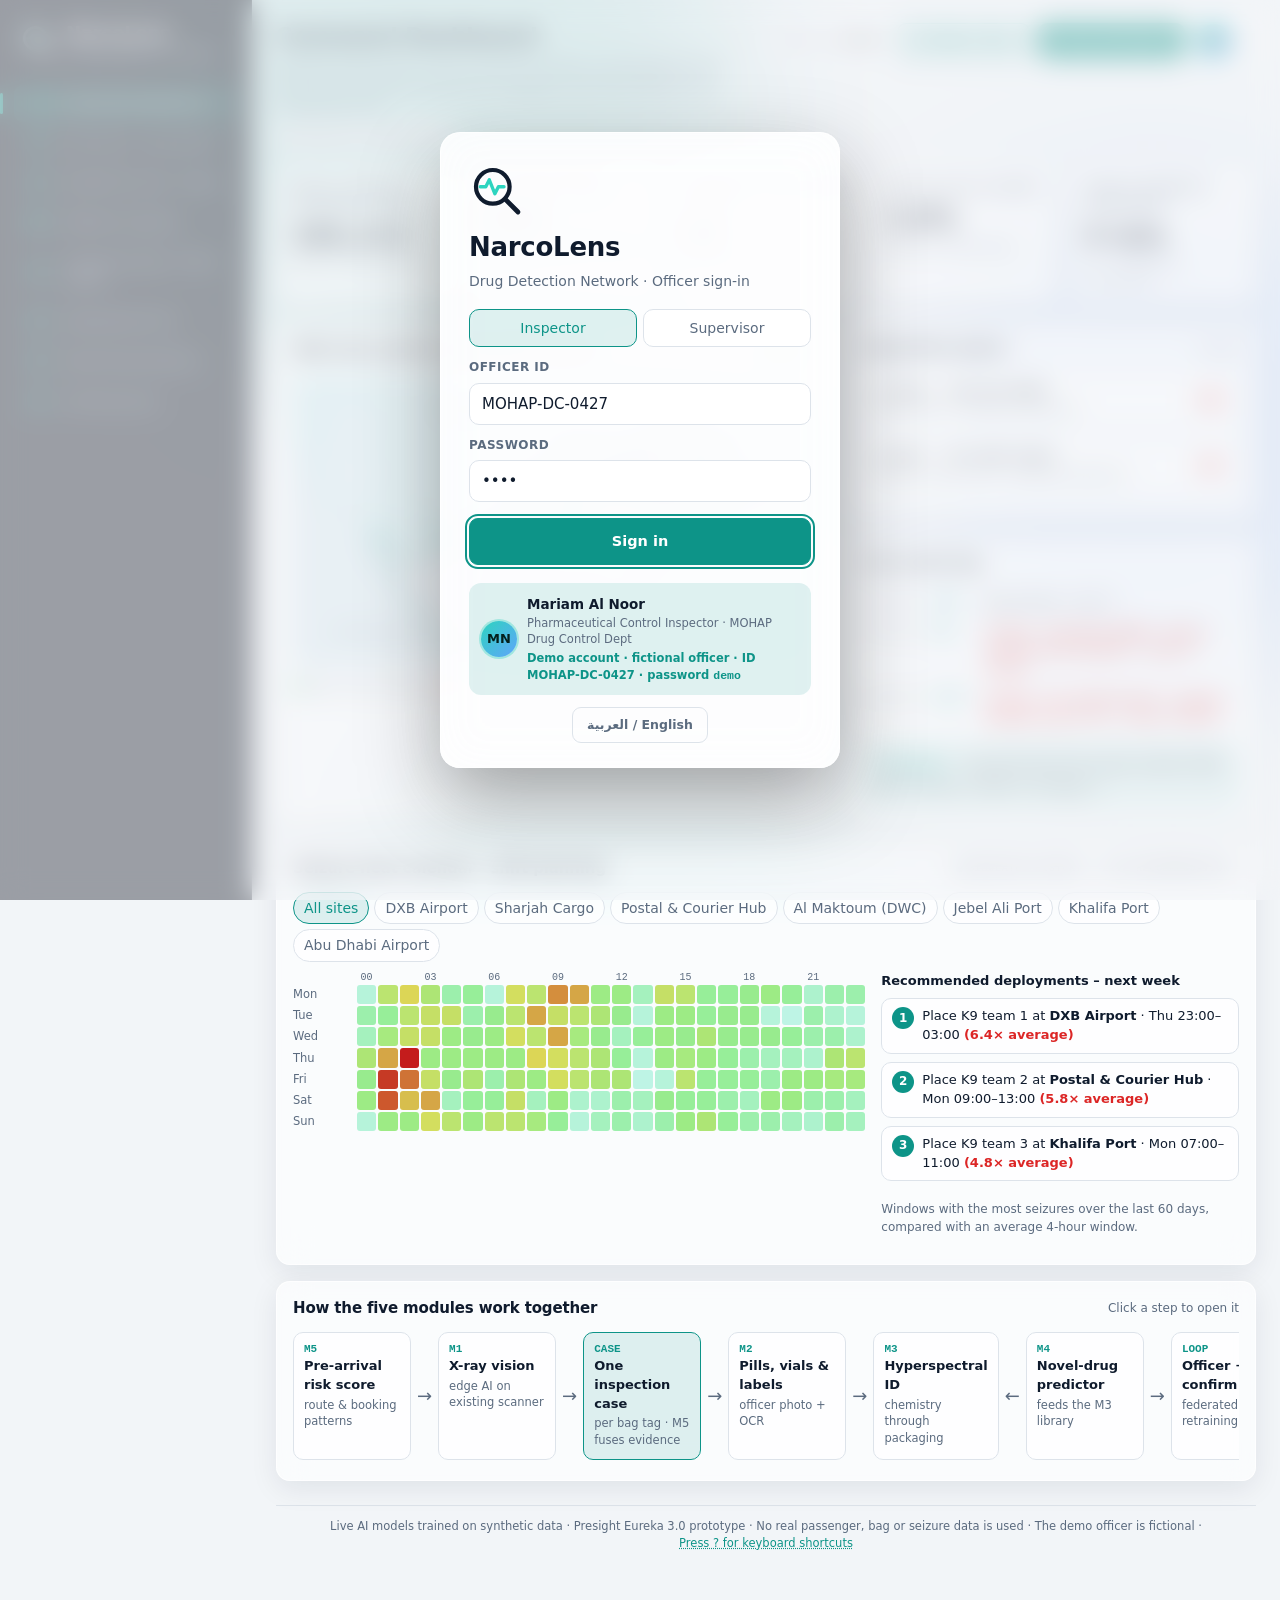
==== commit b8a4b12f: "NarcoLens: Take a Tour, avatar user menu, UAE time, AI Lab fan menu - Rename the tour button to "Tak" ====
--- a/narcolens-prototype/index.html
+++ b/narcolens-prototype/index.html
@@ -54,8 +54,6 @@
         <a href="#hyper" data-screen="hyper"><span class="num">M3</span><span>Hyperspectral ID</span></a>
         <a href="#predict" data-screen="predict"><span class="num">M4</span><span>Novel-Drug Predictor</span></a>
         <a href="#learn" data-screen="learn"><span class="num">07</span><span>Learning Loop</span></a>
-        <a href="#models" data-screen="models"><span class="num">AI</span><span>AI Models &middot; live test</span></a>
-        <a href="#challenge" data-screen="challenge"><span class="num">VS</span><span>Challenge &middot; You vs AI</span></a>
       </nav>
       <div class="officer" id="officerChip">
         <span class="avatar">MN</span>
--- a/narcolens-prototype/css/style.css
+++ b/narcolens-prototype/css/style.css
@@ -1059,3 +1059,86 @@
   .report h2 { break-after: avoid; page-break-after: avoid; }
   .report h2 + * { break-before: avoid; }
 }
+
+
+/* ======================= v11: tour tooltip, user menu, UAE time, AI Lab fan ======================= */
+#themeBtn, #officerChip { display: none !important; }
+.clock span { font-family: inherit; }
+/* tour button tooltip */
+.tour-btn { position: relative; }
+.tour-btn .tip {
+  position: absolute; top: calc(100% + 10px); left: 50%; transform: translate(-50%, -4px); white-space: nowrap; pointer-events: none;
+  background: var(--text); color: var(--bg); font: 600 12px/1.2 "Segoe UI", system-ui, sans-serif; padding: 7px 10px; border-radius: 8px;
+  opacity: 0; transition: opacity .18s, transform .18s; z-index: 60; box-shadow: 0 8px 24px rgba(0, 0, 0, .3);
+}
+.tour-btn .tip::before { content: ""; position: absolute; top: -5px; left: 50%; margin-left: -5px; border: 5px solid transparent; border-top: 0; border-bottom-color: var(--text); }
+.tour-btn:hover .tip, .tour-btn:focus-visible .tip { opacity: 1; transform: translate(-50%, 0); }
+/* user menu */
+.um { position: relative; }
+.um-btn { display: inline-flex; align-items: center; gap: 6px; padding: 3px 8px 3px 3px; border-radius: 999px; border: 1px solid var(--glass-border); background: var(--glass); color: var(--muted); cursor: pointer; transition: border-color .2s; }
+.um-btn:hover, .um-btn[aria-expanded="true"] { border-color: var(--accent); }
+.um-btn .avatar { width: 34px; height: 34px; font-size: 12.5px; }
+.um-btn:focus-visible { outline: 2px solid var(--accent); outline-offset: 2px; }
+.um-pop {
+  position: absolute; top: calc(100% + 8px); inset-inline-end: 0; width: 270px; z-index: 70; padding: 8px; border-radius: 14px;
+  background: color-mix(in srgb, var(--panel) 96%, transparent); border: 1px solid var(--glass-border); box-shadow: 0 20px 50px var(--glass-edge), 0 4px 14px rgba(0, 0, 0, .2);
+  -webkit-backdrop-filter: blur(18px); backdrop-filter: blur(18px); animation: rise .2s ease both;
+}
+.um-head { display: flex; gap: 10px; align-items: center; padding: 6px 6px 10px; border-bottom: 1px solid var(--border); margin-bottom: 6px; }
+.um-head b { display: block; font-size: 14px; } .um-head small { display: block; color: var(--muted); font-size: 11.5px; }
+.um-pop button { display: flex; align-items: center; gap: 10px; width: 100%; padding: 9px 8px; border: 0; border-radius: 9px; background: transparent; color: var(--text); font: 500 13.5px/1.2 inherit; cursor: pointer; text-align: start; }
+.um-pop button:hover, .um-pop button:focus-visible { background: var(--accent-soft); outline: none; }
+.um-pop button svg { flex: none; color: var(--muted); }
+.um-pop button span { flex: 1; }
+.um-v { font-style: normal; font-size: 12px; color: var(--muted); }
+.um-switch { width: 34px; height: 20px; border-radius: 999px; background: var(--border); position: relative; transition: background .2s; flex: none; }
+.um-switch::after { content: ""; position: absolute; top: 3px; inset-inline-start: 3px; width: 14px; height: 14px; border-radius: 50%; background: #fff; transition: transform .2s; }
+.um-switch.on { background: var(--accent); } .um-switch.on::after { transform: translateX(14px); }
+html[dir="rtl"] .um-switch.on::after { transform: translateX(-14px); }
+.um-pop hr { border: 0; border-top: 1px solid var(--border); margin: 6px 0; }
+.um-out, .um-out svg { color: var(--danger) !important; }
+/* AI Lab fan menu (bottom-left of the side menu) */
+.fan { margin-top: auto; position: relative; padding: 4px 4px 0; }
+.fan-btn { display: flex; align-items: center; gap: 10px; width: 100%; padding: 6px 8px; border-radius: 16px; border: 1px solid rgba(255, 255, 255, .08); background: linear-gradient(135deg, rgba(45, 212, 191, .12), rgba(109, 40, 217, .16)); color: #fff; cursor: pointer; text-align: start; transition: border-color .2s, box-shadow .2s; }
+.fan-btn:hover, .fan.open .fan-btn, .fan.active .fan-btn { border-color: #2dd4bf; box-shadow: 0 0 24px rgba(45, 212, 191, .25); }
+.fan-btn:focus-visible { outline: 2px solid #2dd4bf; outline-offset: 2px; }
+.lab-orb { position: relative; flex: none; width: 46px; height: 46px; filter: drop-shadow(0 4px 10px rgba(45, 212, 191, .45)); transition: transform .35s cubic-bezier(.2, .7, .2, 1.4); }
+.fan-btn:hover .lab-orb { transform: scale(1.08) rotate(-6deg); }
+.fan.open .lab-orb { transform: rotate(135deg) scale(.95); }
+.lab-orbit { transform-origin: 24px 24px; animation: orbit 6s linear infinite; }
+.lab-nodes circle { animation: nodePulse 2.4s ease-in-out infinite; transform-box: fill-box; transform-origin: center; }
+.lab-nodes circle:nth-child(2) { animation-delay: .4s; } .lab-nodes circle:nth-child(3) { animation-delay: .8s; } .lab-nodes circle:nth-child(4) { animation-delay: 1.2s; } .lab-nodes circle:nth-child(5) { animation-delay: 1.6s; }
+.lab-spark { transform-box: fill-box; transform-origin: center; animation: sparkle 1.8s ease-in-out infinite; }
+@keyframes orbit { to { transform: rotate(360deg); } }
+@keyframes nodePulse { 50% { transform: scale(1.45); opacity: .7; } }
+@keyframes sparkle { 0%, 100% { transform: scale(.6) rotate(0); opacity: .4; } 50% { transform: scale(1.15) rotate(45deg); opacity: 1; } }
+.fan-lbl b { display: block; font-size: 14px; letter-spacing: .01em; } .fan-lbl small { display: block; font-size: 11px; color: #9be7dc; }
+.fan-items { position: absolute; left: 10px; bottom: 58px; width: 0; height: 0; z-index: 80; }
+.fan-item {
+  position: absolute; left: 0; bottom: 0; display: flex; align-items: center; gap: 8px; white-space: nowrap;
+  padding: 5px 14px 5px 5px; border-radius: 999px; border: 1px solid rgba(45, 212, 191, .45); background: #0b1726; color: #e6edf5;
+  font: 600 13px/1 "Segoe UI", system-ui, sans-serif; cursor: pointer; box-shadow: 0 10px 28px rgba(0, 0, 0, .45);
+  opacity: 0; pointer-events: none; transform: translate(0, 0) scale(.3); transform-origin: left bottom;
+  transition: transform .38s cubic-bezier(.2, .9, .3, 1.35), opacity .2s; transition-delay: calc(var(--i) * 50ms);
+}
+.fan-item i { display: grid; place-items: center; width: 32px; height: 32px; border-radius: 50%; background: linear-gradient(135deg, #14b8a6, #6d28d9); color: #fff; }
+.fan-item:hover { border-color: #2dd4bf; background: #10233a; }
+.fan-item:focus-visible { outline: 2px solid #2dd4bf; outline-offset: 2px; }
+.fan.open .fan-item { opacity: 1; pointer-events: auto; }
+.fan.open .fan-item[style*="--i:0"] { transform: translate(6px, -96px) rotate(-4deg) scale(1); }
+.fan.open .fan-item[style*="--i:1"] { transform: translate(26px, -46px) rotate(-1deg) scale(1); }
+html[dir="rtl"] .fan-items { left: auto; right: 10px; }
+html[dir="rtl"] .fan-item { left: auto; right: 0; transform-origin: right bottom; }
+html[dir="rtl"] .fan.open .fan-item[style*="--i:0"] { transform: translate(-6px, -96px) rotate(4deg) scale(1); }
+html[dir="rtl"] .fan.open .fan-item[style*="--i:1"] { transform: translate(-26px, -46px) rotate(1deg) scale(1); }
+@media (max-width: 900px) {
+  .fan { position: fixed; left: 14px; bottom: 14px; z-index: 90; margin: 0; padding: 0; }
+  .fan-btn { width: auto; padding: 5px; border-radius: 50%; background: #0b1726; }
+  .fan-lbl { display: none; }
+  html[dir="rtl"] .fan { left: auto; right: 14px; }
+  .tour-btn .tip { display: none; }
+}
+@media (prefers-reduced-motion: reduce) { .lab-orbit, .lab-nodes circle, .lab-spark { animation: none !important; } }
+body.locked .fan { display: none; }
+@media print { .fan, .um { display: none !important; } }
+@media (max-width: 600px) { #clock > span { display: none; } .top-actions { flex-wrap: nowrap; gap: 6px; } }
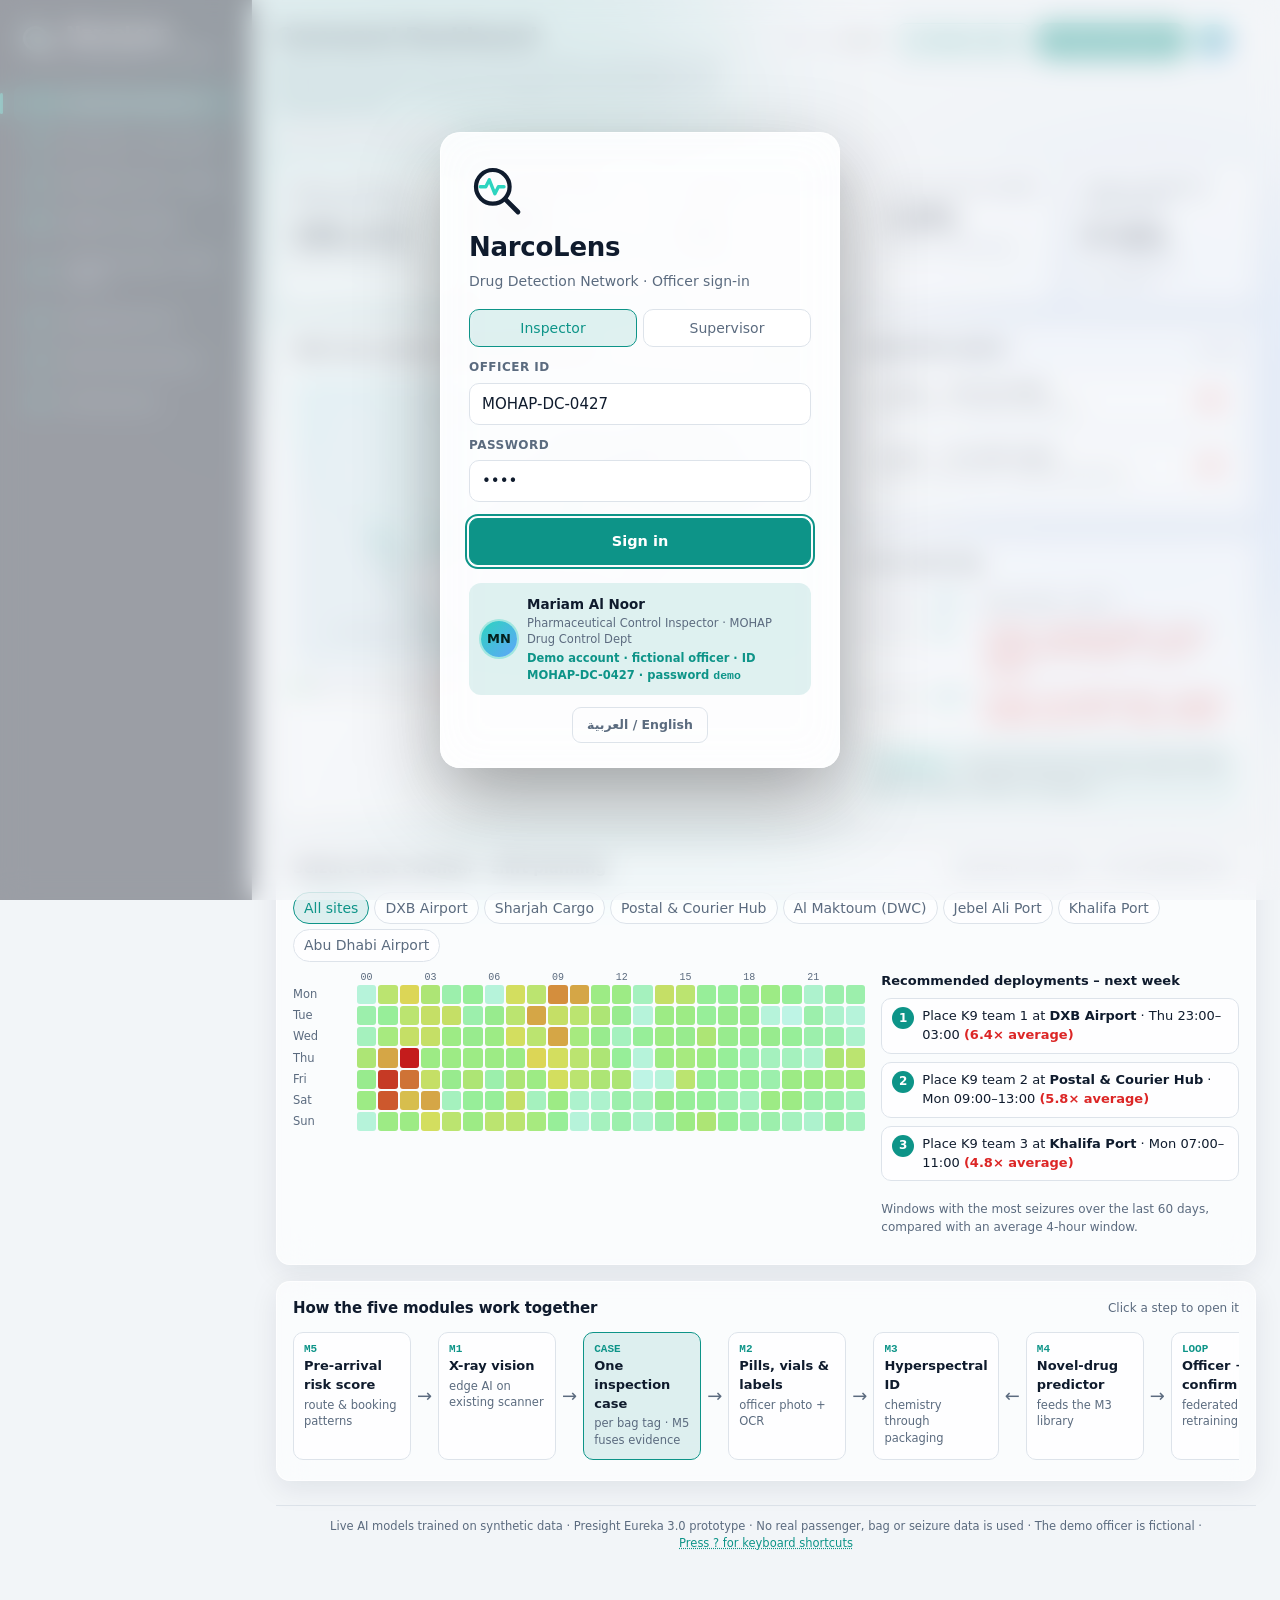
==== commit f4c2c558: "NarcoLens: "How privacy works" info button on the Learning Loop Adds an info button next to the Priv" ====
--- a/narcolens-prototype/index.html
+++ b/narcolens-prototype/index.html
@@ -307,6 +307,15 @@
               <button class="btn primary" id="learnGo" type="button">&#9654; Run 1 round</button>
               <button class="btn" id="fedAuto" type="button">Auto-run rounds</button>
               <span id="fedPriv" class="fed-priv"></span>
+              <span class="info-anchor fed-info">
+                <button class="info-btn icon-only" id="fedInfoBtn" type="button" data-info="fedInfo" aria-haspopup="dialog" aria-expanded="false" aria-controls="fedInfo">
+                  <svg viewBox="0 0 24 24" width="16" height="16" aria-hidden="true" fill="none" stroke="currentColor" stroke-width="2" stroke-linecap="round"><circle cx="12" cy="12" r="9.5"/><path d="M12 11v6"/><circle cx="12" cy="7.6" r="0.6" fill="currentColor"/></svg>
+                </button>
+                <div class="info-pop" id="fedInfo" role="dialog" tabindex="-1" hidden>
+                  <div class="info-pop-h"><b id="fedInfoTitle"></b><button class="info-x" type="button" aria-label="Close">&times;</button></div>
+                  <div id="fedInfoBody"></div>
+                </div>
+              </span>
               <label class="nt-chip" style="--c:#ef4444"><input type="checkbox" id="fedPoison"><i></i><span id="fedPoisonLbl">Simulate a poisoned update</span></label>
             </div>
             <div class="fed-steps" id="fedSteps"></div>
--- a/narcolens-prototype/css/style.css
+++ b/narcolens-prototype/css/style.css
@@ -1142,3 +1142,50 @@
 body.locked .fan { display: none; }
 @media print { .fan, .um { display: none !important; } }
 @media (max-width: 600px) { #clock > span { display: none; } .top-actions { flex-wrap: nowrap; gap: 6px; } }
+
+/* ======================= v12: segmented Theme/Language, plain avatar, chevron state, AI Lab vertical list ======================= */
+.um-btn .avatar { box-shadow: none; }
+.um-btn, .um-btn:hover, .um-btn[aria-expanded="true"] { border-color: var(--glass-border); box-shadow: none; }
+.um-btn:hover, .um-btn[aria-expanded="true"] { background: var(--glass-strong, var(--glass)); color: var(--text); }
+.um-btn:focus { outline: none; } .um-btn:focus-visible { outline: 2px solid var(--accent); outline-offset: 2px; }
+.um-caret { transition: transform .2s ease; }
+.um-btn[aria-expanded="true"] .um-caret { transform: rotate(180deg); }
+.um-row { display: flex; align-items: center; gap: 10px; padding: 7px 8px; font: 500 13.5px/1.2 inherit; color: var(--text); }
+.um-row > svg { flex: none; color: var(--muted); }
+.um-row > span { flex: 1; }
+.um-seg { display: inline-flex; padding: 2px; border-radius: 9px; background: var(--panel-2, rgba(127,127,127,.12)); border: 1px solid var(--border); }
+.um-pop .um-seg button { width: auto; padding: 4px 10px; border-radius: 7px; font-size: 12px; font-weight: 600; color: var(--muted); }
+.um-pop .um-seg button:hover { background: transparent; color: var(--text); }
+.um-pop .um-seg button[aria-checked="true"] { background: var(--accent); color: #04201c; }
+.um-pop .um-seg button:focus-visible { outline: 2px solid var(--accent); outline-offset: 1px; }
+/* AI Lab: an ordered vertical list that slides up above the orb */
+.fan-items { position: absolute; left: 4px; right: 4px; bottom: calc(100% + 6px); width: auto; height: auto; display: flex; flex-direction: column; gap: 4px; padding: 6px; border-radius: 14px;
+  background: var(--glass-strong, #0b1726); border: 1px solid var(--glass-border); box-shadow: 0 12px 30px rgba(0,0,0,.35); backdrop-filter: blur(14px); -webkit-backdrop-filter: blur(14px);
+  opacity: 0; pointer-events: none; transform: translateY(8px); transition: opacity .18s ease, transform .22s ease; }
+.fan.open .fan-items { opacity: 1; pointer-events: auto; transform: none; }
+.fan-item, .fan.open .fan-item, .fan.open .fan-item[style*="--i:0"], .fan.open .fan-item[style*="--i:1"],
+html[dir="rtl"] .fan-item, html[dir="rtl"] .fan.open .fan-item[style*="--i:0"], html[dir="rtl"] .fan.open .fan-item[style*="--i:1"] {
+  position: static; transform: none; opacity: 1; pointer-events: auto; transition: background .15s; transition-delay: 0s; box-shadow: none;
+  width: 100%; padding: 7px 10px 7px 7px; border-radius: 10px; border: 0; background: transparent; color: var(--text); font: 500 13.5px/1.2 inherit; text-align: start; }
+.fan-item i { width: 28px; height: 28px; border-radius: 8px; }
+.fan-item:hover, .fan-item:focus-visible { background: var(--accent-soft); outline: none; }
+.fan-item[aria-current="page"] { background: var(--accent-soft); color: var(--accent); }
+html[dir="rtl"] .fan-items { left: 4px; right: 4px; }
+@media (max-width: 900px) { .fan-items { left: 0; right: auto; width: 230px; } html[dir="rtl"] .fan-items { left: auto; right: 0; } }
+.fan .fan-items .fan-item[aria-current="page"] { background: var(--accent-soft); color: var(--accent); font-weight: 600; }
+.fan .fan-items .fan-item:hover, .fan .fan-items .fan-item:focus-visible { background: var(--accent-soft); }
+
+/* v13: Learning Loop privacy info */
+.fed-info { align-self: center; }
+.info-btn.icon-only { padding: 6px; width: 32px; height: 32px; justify-content: center; }
+.fed-info .info-pop { right: auto; left: 50%; margin-left: -230px; width: min(400px, 86vw); }
+.fed-info .info-pop::before { right: auto; left: 224px; }
+.fed-ptbl { width: 100%; border-collapse: collapse; margin: 8px 0 6px; font-size: 12.5px; }
+.fed-ptbl th, .fed-ptbl td { padding: 5px 6px; text-align: start; border-bottom: 1px solid var(--border); }
+.fed-ptbl th { color: var(--muted); font-weight: 600; font-size: 11.5px; }
+.fed-ptbl tr.on td { color: var(--accent); font-weight: 700; }
+html[dir="rtl"] .fed-info .info-pop { text-align: right; }
+@media (max-width: 600px) { .fed-info .info-pop { margin-left: 0; left: 16px; } }
+.card:has(.info-pop:not([hidden])) { position: relative; z-index: 60; }
+.fed-info .info-pop { background: var(--panel); }
+@media (max-width: 900px) { body:has(.info-pop:not([hidden])) .fan { display: none; } }
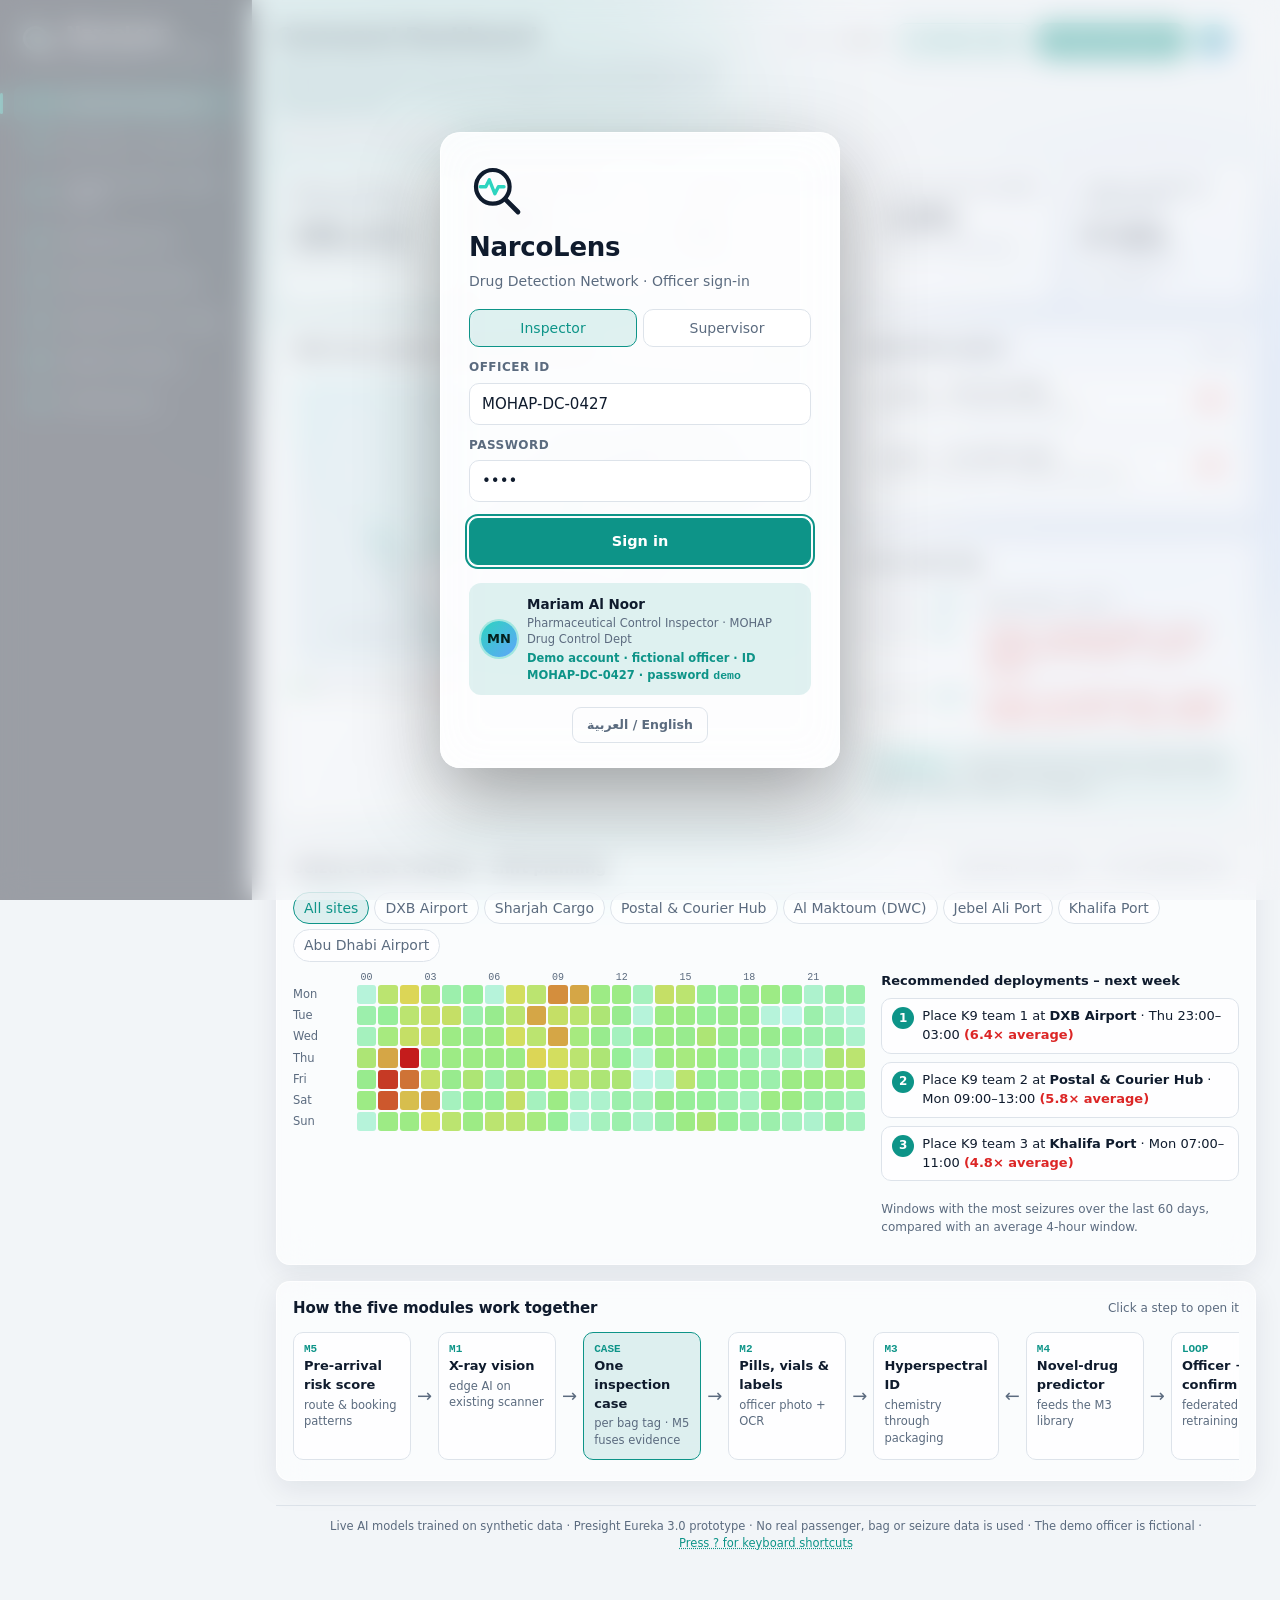
==== commit 60ce7aca: "NarcoLens: order the side menu by module number Dashboard, M1, M2, M3, M4, M5, Network analytics, Le" ====
--- a/narcolens-prototype/index.html
+++ b/narcolens-prototype/index.html
@@ -47,13 +47,13 @@
       <nav id="nav" aria-label="Screens">
         <a href="#dashboard" data-screen="dashboard"><span class="num">01</span><span>Command Dashboard</span></a>
         <a href="#lane" data-screen="lane"><span class="num">M1</span><span>Live Lane &middot; X-ray Vision</span></a>
-        <a href="#case" data-screen="case"><span class="num">M5</span><span>Inspection Case &middot; Fusion</span></a>
-        <a href="#review" data-screen="review" class="sup-only"><span class="num">SUP</span><span>Supervisor review</span></a>
-        <a href="#network" data-screen="network"><span class="num">NET</span><span>Network analytics</span></a>
         <a href="#desk" data-screen="desk"><span class="num">M2</span><span>Inspection Desk &middot; Pills &amp; Labels</span></a>
         <a href="#hyper" data-screen="hyper"><span class="num">M3</span><span>Hyperspectral ID</span></a>
         <a href="#predict" data-screen="predict"><span class="num">M4</span><span>Novel-Drug Predictor</span></a>
+        <a href="#case" data-screen="case"><span class="num">M5</span><span>Inspection Case &middot; Fusion</span></a>
+        <a href="#network" data-screen="network"><span class="num">NET</span><span>Network analytics</span></a>
         <a href="#learn" data-screen="learn"><span class="num">07</span><span>Learning Loop</span></a>
+        <a href="#review" data-screen="review" class="sup-only"><span class="num">SUP</span><span>Supervisor review</span></a>
       </nav>
       <div class="officer" id="officerChip">
         <span class="avatar">MN</span>
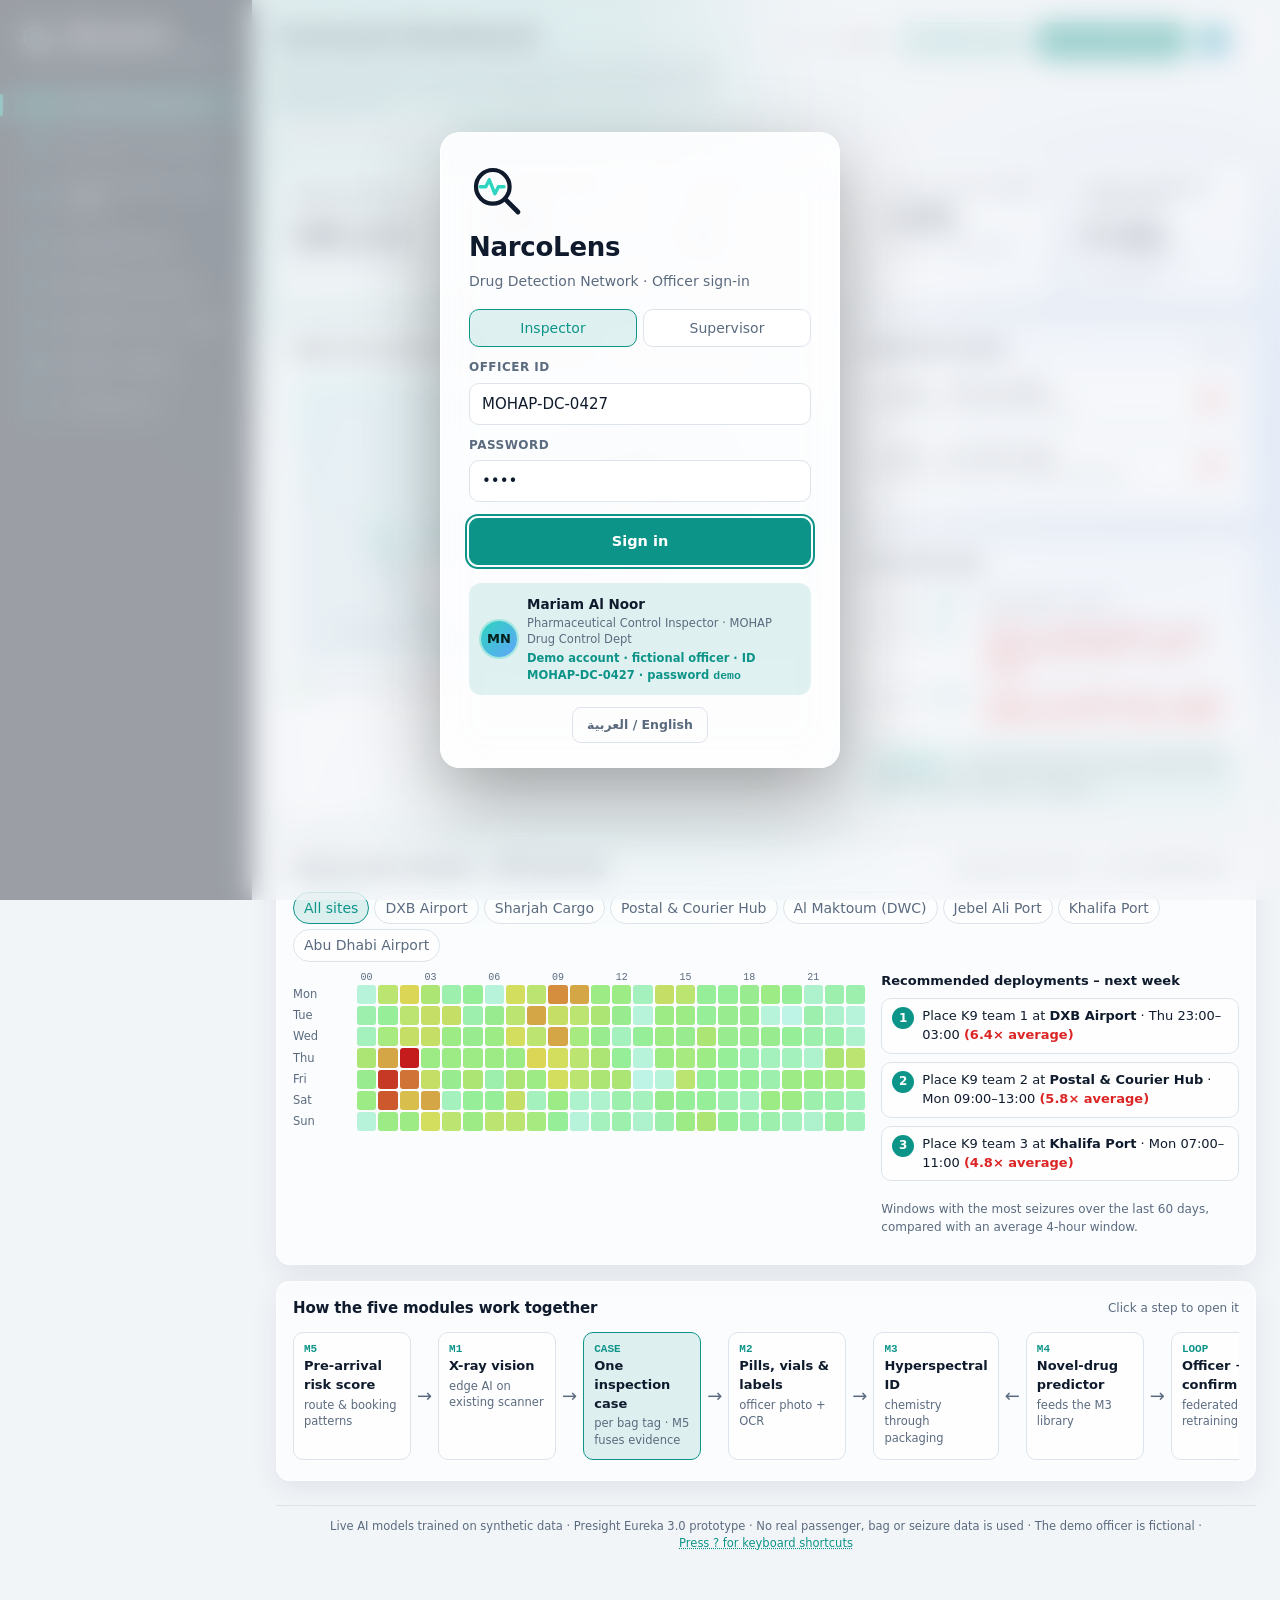
==== commit bedd9807: "NarcoLens: dashboard icon badge and FL badge in the side menu Co-Authored-By: Claude Opus 5.5 <norep" ====
--- a/narcolens-prototype/index.html
+++ b/narcolens-prototype/index.html
@@ -45,14 +45,14 @@
         </div>
       </a>
       <nav id="nav" aria-label="Screens">
-        <a href="#dashboard" data-screen="dashboard"><span class="num">01</span><span>Command Dashboard</span></a>
+        <a href="#dashboard" data-screen="dashboard"><span class="num" aria-hidden="true"><svg viewBox="0 0 16 16" width="12" height="12" fill="currentColor"><rect x="1" y="1" width="6" height="6" rx="1.5"/><rect x="9" y="1" width="6" height="6" rx="1.5"/><rect x="1" y="9" width="6" height="6" rx="1.5"/><rect x="9" y="9" width="6" height="6" rx="1.5"/></svg></span><span>Command Dashboard</span></a>
         <a href="#lane" data-screen="lane"><span class="num">M1</span><span>Live Lane &middot; X-ray Vision</span></a>
         <a href="#desk" data-screen="desk"><span class="num">M2</span><span>Inspection Desk &middot; Pills &amp; Labels</span></a>
         <a href="#hyper" data-screen="hyper"><span class="num">M3</span><span>Hyperspectral ID</span></a>
         <a href="#predict" data-screen="predict"><span class="num">M4</span><span>Novel-Drug Predictor</span></a>
         <a href="#case" data-screen="case"><span class="num">M5</span><span>Inspection Case &middot; Fusion</span></a>
         <a href="#network" data-screen="network"><span class="num">NET</span><span>Network analytics</span></a>
-        <a href="#learn" data-screen="learn"><span class="num">07</span><span>Learning Loop</span></a>
+        <a href="#learn" data-screen="learn"><span class="num">FL</span><span>Learning Loop</span></a>
         <a href="#review" data-screen="review" class="sup-only"><span class="num">SUP</span><span>Supervisor review</span></a>
       </nav>
       <div class="officer" id="officerChip">
